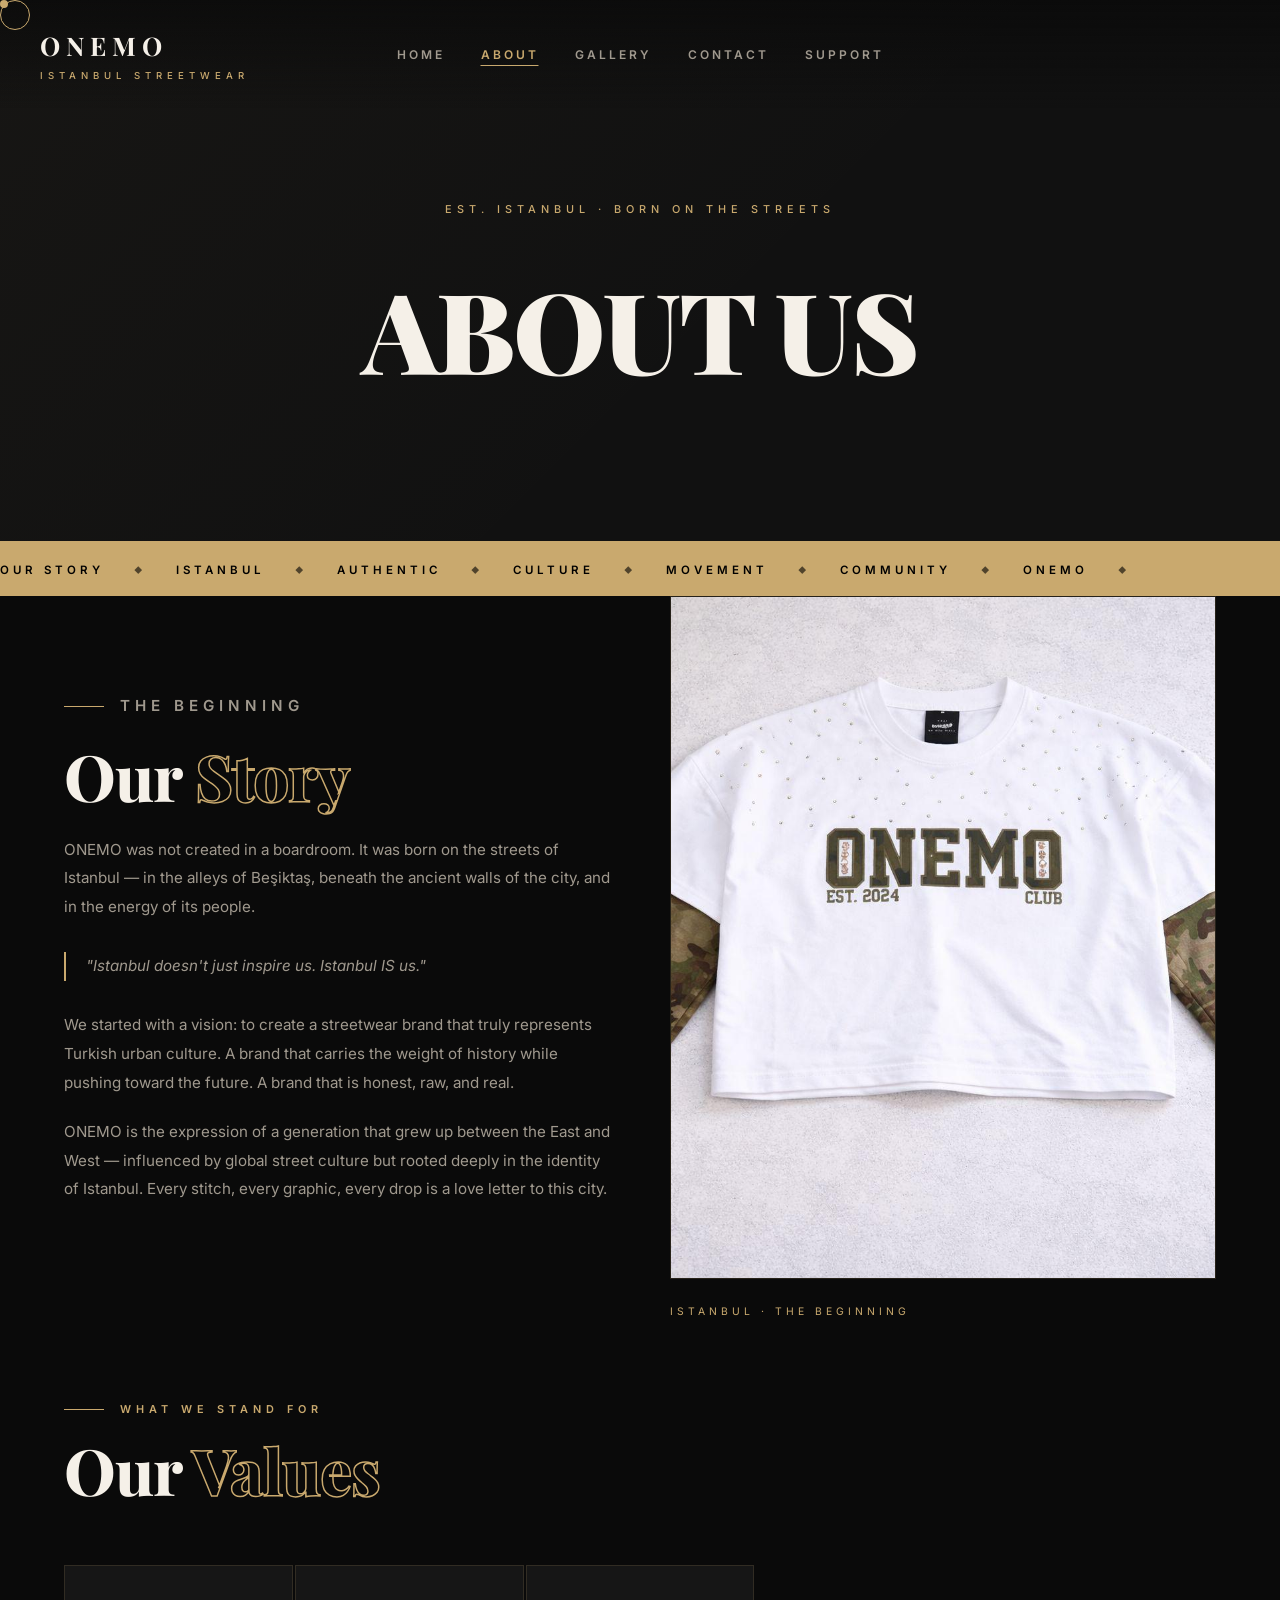
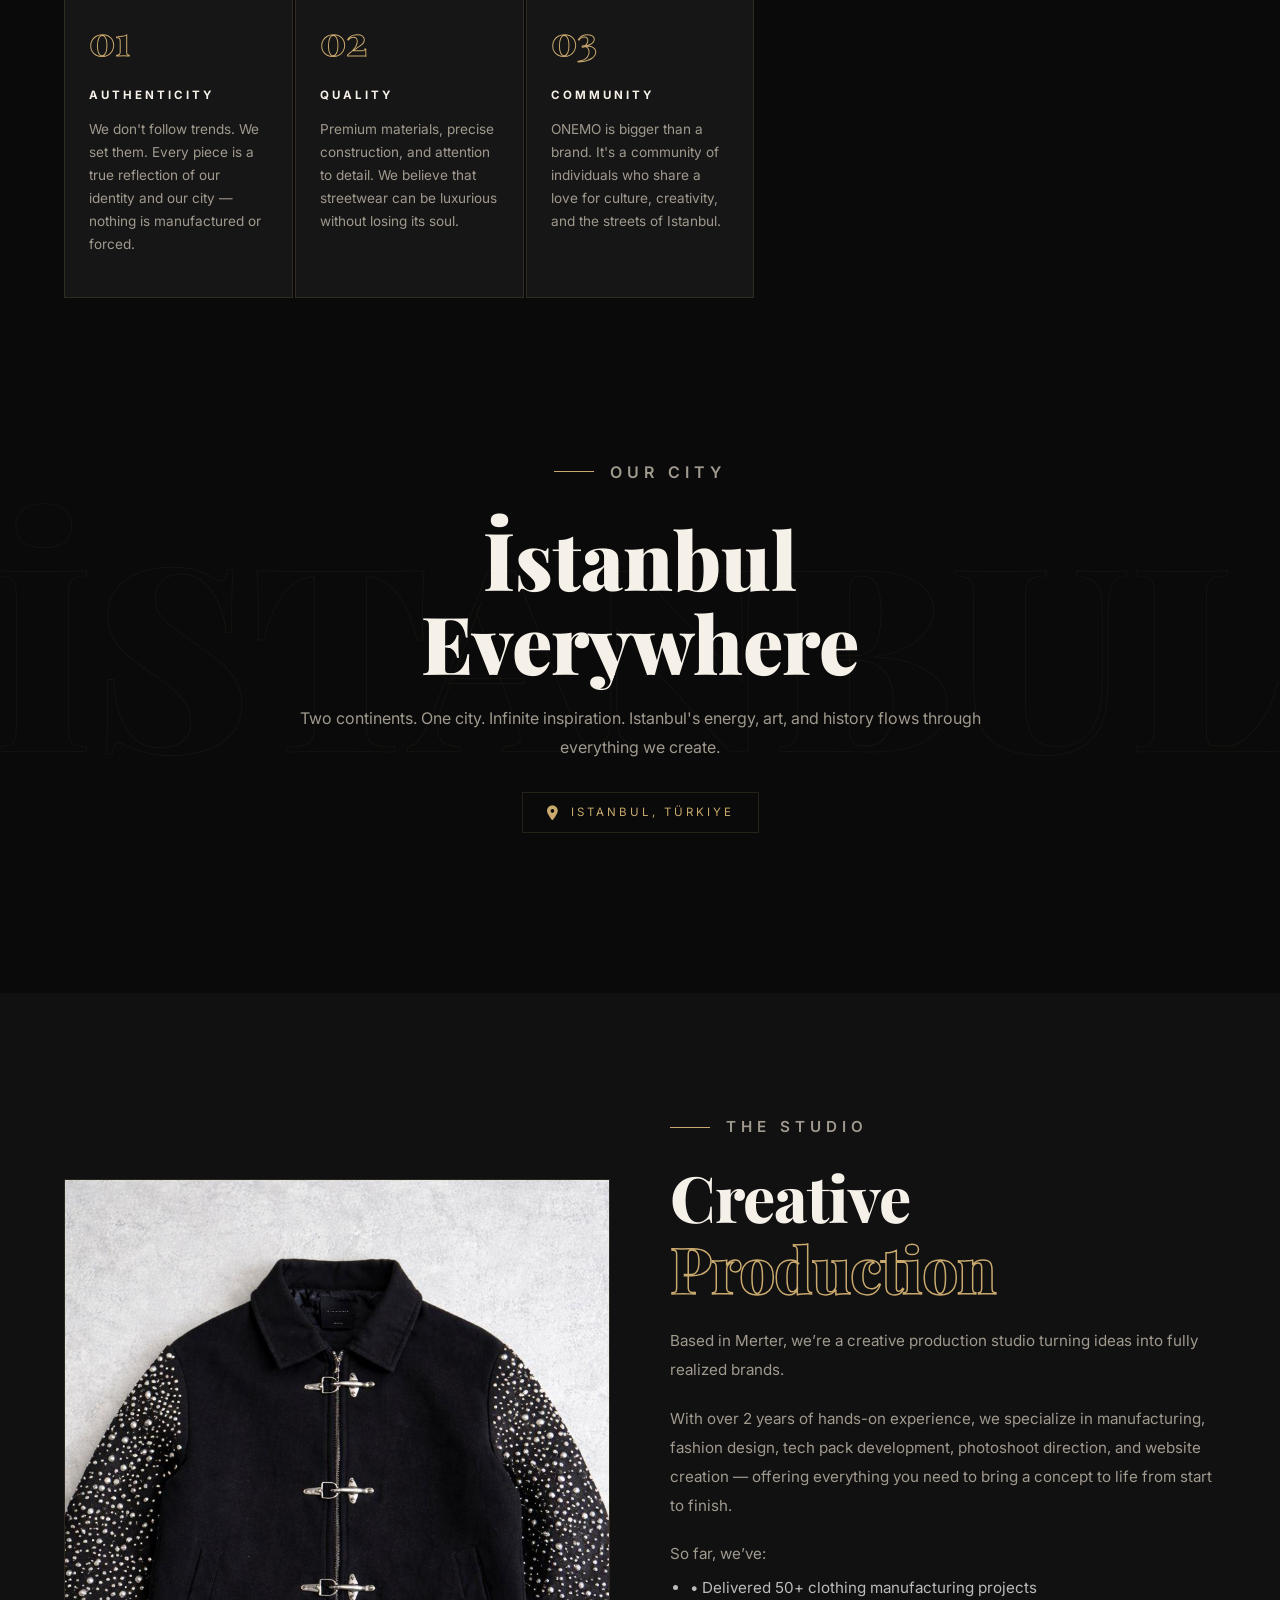
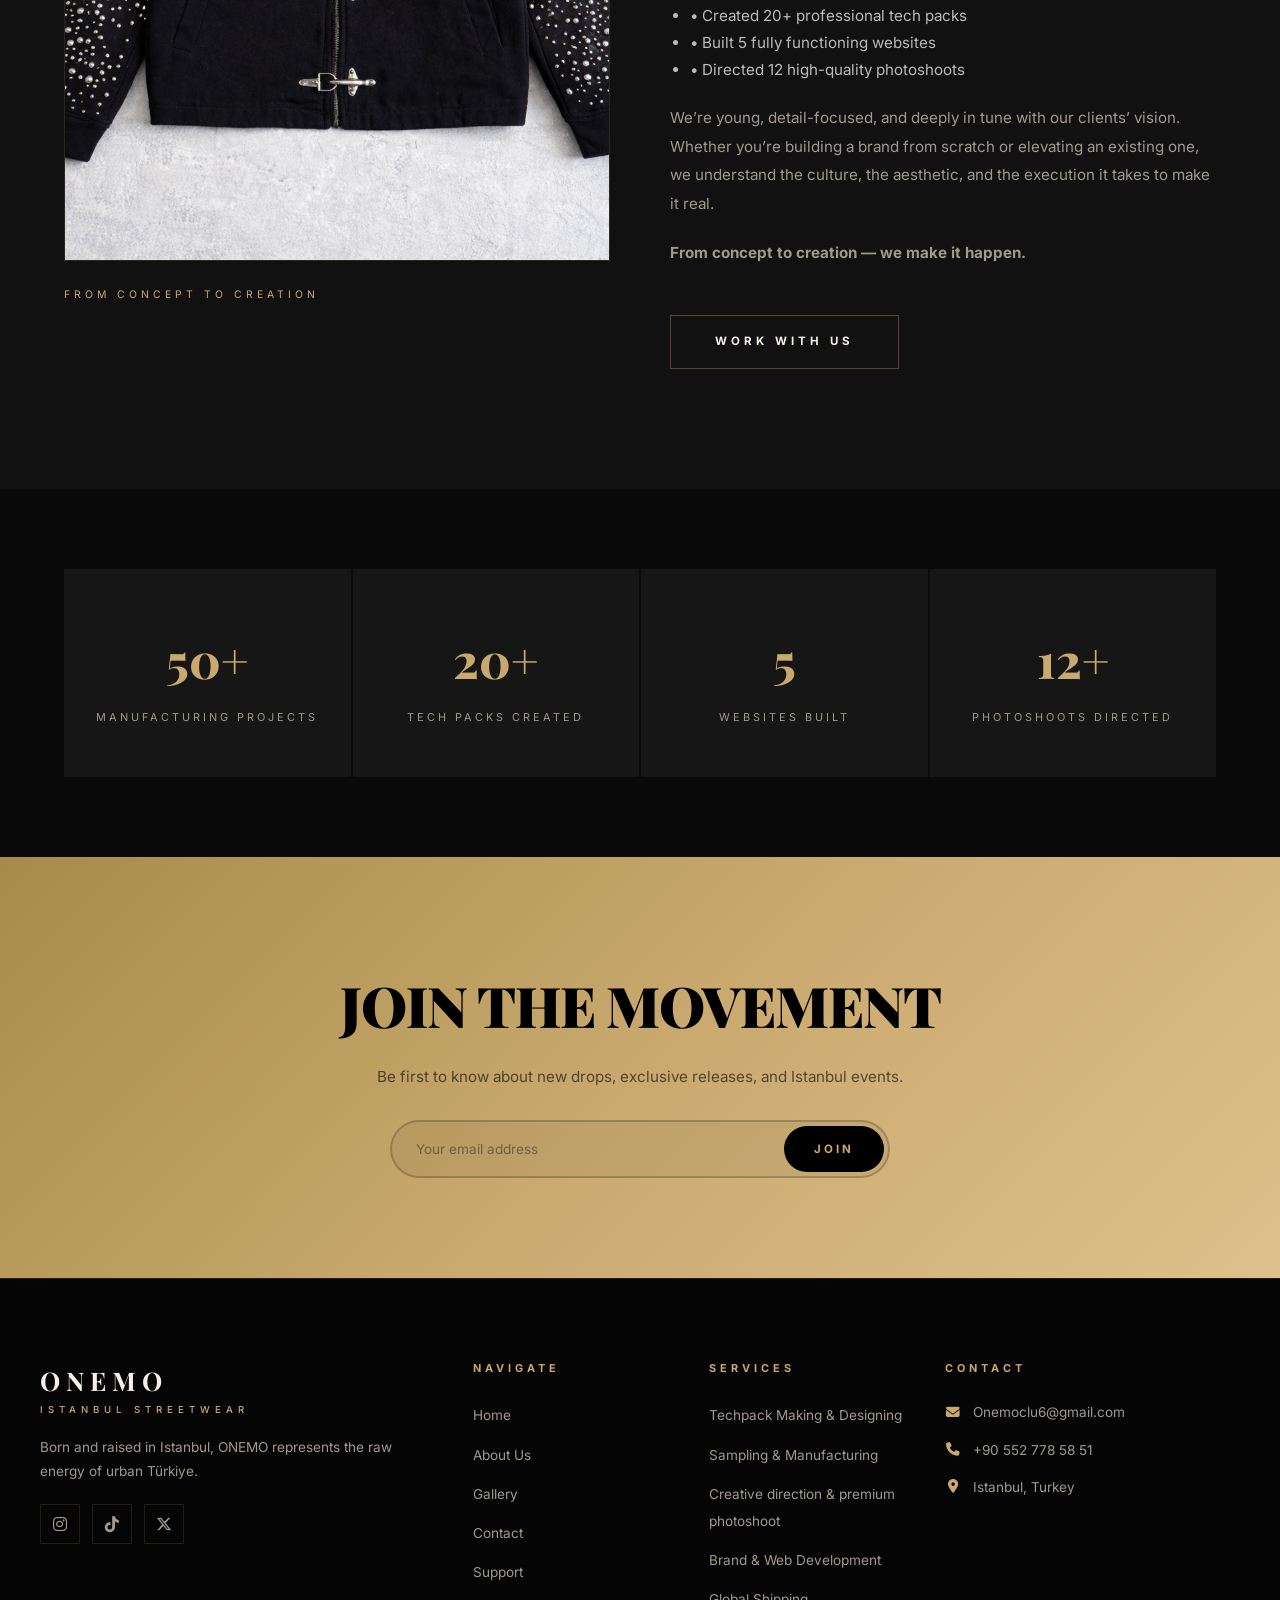
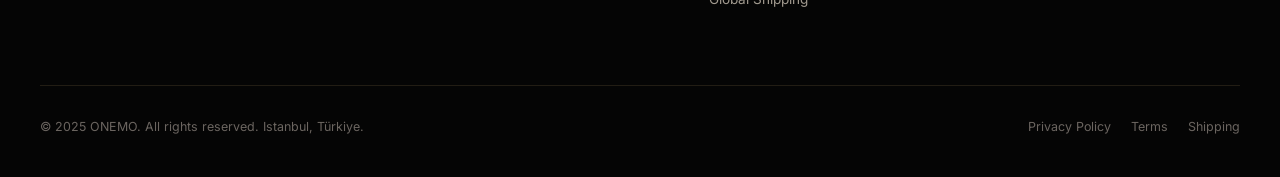
==== about.html @ b6f29792 "update frontend services and hero styles" ====
﻿<!DOCTYPE html>
<html lang="en">

<head>
    <meta charset="UTF-8">
    <meta name="viewport" content="width=device-width, initial-scale=1.0">
    <title>About Us | ONEMO Istanbul Streetwear</title>
    <meta name="description"
        content="The story of ONEMO – a streetwear brand born in Istanbul. Learn about our roots, values, and the team behind the movement.">
    <link rel="stylesheet" href="css/style.css">
    <link rel="stylesheet" href="https://cdnjs.cloudflare.com/ajax/libs/font-awesome/6.5.0/css/all.min.css">
    <link
        href="https://fonts.googleapis.com/css2?family=Playfair+Display:wght@400;700;800;900&family=Inter:wght@300;400;500;600;700&display=swap"
        rel="stylesheet">
</head>

<body>

    <!-- Custom Cursor -->
    <div class="cursor"></div>
    <div class="cursor-follower"></div>

    <!-- Navigation -->
    <nav class="navbar scrolled">
        <div class="nav-container">
            <a href="index.html" class="nav-logo">
                <span class="logo-main">ONEMO</span>
                <span class="logo-sub">Istanbul Streetwear</span>
            </a>
            <ul class="nav-links">
                <li><a href="index.html">Home</a></li>
                <li><a href="about.html" class="active">About</a></li>
                <li><a href="gallery.html">Gallery</a></li>
                <li><a href="contact.html">Contact</a></li>
                <li><a href="support.html">Support</a></li>
            </ul>
            <button class="hamburger" id="hamburger" aria-label="Menu">
                <span></span><span></span><span></span>
            </button>
        </div>
    </nav>

    <!-- Mobile Menu -->
    <div class="mobile-menu" id="mobileMenu">
        <a href="index.html">Home</a>
        <a href="about.html">About</a>
        <a href="gallery.html">Gallery</a>
        <a href="contact.html">Contact</a>
        <a href="support.html">Support</a>
    </div>

    <!-- PAGE HERO -->
    <section class="page-hero">
        <div class="page-hero-bg"></div>
        <div class="page-hero-content">
            <p class="page-hero-eyebrow">Est. Istanbul · Born on the Streets</p>
            <h1 class="page-hero-title">ABOUT US</h1>
        </div>
    </section>

    <!-- MARQUEE -->
    <div class="marquee-ticker">
        <div class="marquee-track">
            <span>OUR STORY</span><span class="dot">◆</span>
            <span>ISTANBUL</span><span class="dot">◆</span>
            <span>AUTHENTIC</span><span class="dot">◆</span>
            <span>CULTURE</span><span class="dot">◆</span>
            <span>MOVEMENT</span><span class="dot">◆</span>
            <span>COMMUNITY</span><span class="dot">◆</span>
            <span>ONEMO</span><span class="dot">◆</span>
        </div>
    </div>

    <!-- STORY SECTION -->
    <section class="about-story">
        <div class="section-container">
            <div class="about-story-grid">
                <div class="about-story-text">
                    <p class="section-eyebrow">The Beginning</p>
                    <h2 class="section-title reveal">Our <span class="outline-text">Story</span></h2>
                    <div class="reveal">
                        <p>ONEMO was not created in a boardroom. It was born on the streets of Istanbul — in the alleys
                            of Beşiktaş, beneath the ancient walls of the city, and in the energy of its people.</p>
                        <blockquote>
                            <p>"Istanbul doesn't just inspire us. Istanbul IS us."</p>
                        </blockquote>
                        <p>We started with a vision: to create a streetwear brand that truly represents Turkish urban
                            culture. A brand that carries the weight of history while pushing toward the future. A brand
                            that is honest, raw, and real.</p>
                        <p>ONEMO is the expression of a generation that grew up between the East and West — influenced
                            by global street culture but rooted deeply in the identity of Istanbul. Every stitch, every
                            graphic, every drop is a love letter to this city.</p>
                    </div>
                </div>
                <div class="about-story-img reveal-right">
                    <img src="GALLERY/PIC1.jpeg" alt="ONEMO Story">
                    <div class="about-story-img-caption">Istanbul · The Beginning</div>
                </div>
            </div>

            <!-- VALUES -->
            <div class="section-header reveal" style="margin-top: 80px;">
                <p class="section-eyebrow">What We Stand For</p>
                <h2 class="section-title">Our <span class="outline-text">Values</span></h2>
            </div>
            <div class="values-grid">
                <div class="value-card reveal">
                    <div class="value-number">01</div>
                    <div class="value-title">AUTHENTICITY</div>
                    <p class="value-text">We don't follow trends. We set them. Every piece is a true reflection of our
                        identity and our city — nothing is manufactured or forced.</p>
                </div>
                <div class="value-card reveal">
                    <div class="value-number">02</div>
                    <div class="value-title">QUALITY</div>
                    <p class="value-text">Premium materials, precise construction, and attention to detail. We believe
                        that streetwear can be luxurious without losing its soul.</p>
                </div>
                <div class="value-card reveal">
                    <div class="value-number">03</div>
                    <div class="value-title">COMMUNITY</div>
                    <p class="value-text">ONEMO is bigger than a brand. It's a community of individuals who share a
                        love for culture, creativity, and the streets of Istanbul.</p>
                </div>
            </div>
        </div>
    </section>

    <!-- ISTANBUL SECTION -->
    <section class="istanbul-section">
        <div class="istanbul-content reveal">
            <p class="section-eyebrow" style="justify-content:center;">Our City</p>
            <h2>İstanbul <br>Everywhere</h2>
            <p>Two continents. One city. Infinite inspiration. Istanbul's energy, art, and history flows through
                everything we create.</p>
            <div class="location-badge">
                <i class="fas fa-map-marker-alt"></i>
                Istanbul, Türkiye
            </div>
        </div>
    </section>

    <!-- SECOND STORY SECTION -->
    <section style="background: var(--dark); padding: 120px 40px;">
        <div class="section-container">
            <div class="about-story-grid">
                <div class="about-story-img reveal-left">
                    <img src="GALLERY/PIC 3.jpeg" alt="ONEMO Istanbul Culture">
                    <div class="about-story-img-caption">From Concept to Creation</div>
                </div>
                <div class="about-story-text">
                    <p class="section-eyebrow">The Studio</p>
                    <h2 class="section-title reveal">Creative<br><span class="outline-text">Production</span></h2>
                    <div class="reveal">
                        <p>Based in Merter, we’re a creative production studio turning ideas into fully realized brands.
                        </p>
                        <p>With over 2 years of hands-on experience, we specialize in manufacturing, fashion design,
                            tech pack development, photoshoot direction, and website creation — offering everything you
                            need to bring a concept to life from start to finish.</p>
                        <p style="margin-bottom: 5px;">So far, we’ve:</p>
                        <ul
                            style="margin-left: 20px; margin-bottom: 20px; color: var(--light-gray); font-size: 0.95rem; line-height: 1.8;">
                            <li>• Delivered 50+ clothing manufacturing projects</li>
                            <li>• Created 20+ professional tech packs</li>
                            <li>• Built 5 fully functioning websites</li>
                            <li>• Directed 12 high-quality photoshoots</li>
                        </ul>
                        <p>We’re young, detail-focused, and deeply in tune with our clients’ vision. Whether you’re
                            building a brand from scratch or elevating an existing one, we understand the culture, the
                            aesthetic, and the execution it takes to make it real.</p>
                        <p><strong>From concept to creation — we make it happen.</strong></p>
                        <br>
                        <a href="contact.html" class="btn-secondary" style="display:inline-flex;">Work With Us</a>
                    </div>
                </div>
            </div>
        </div>
    </section>

    <!-- STATS -->
    <section style="background: var(--black); padding: 80px 40px;">
        <div class="section-container">
            <div style="display:grid; grid-template-columns: repeat(4,1fr); gap: 2px; text-align:center;">
                <div style="background: var(--card-bg); padding: 50px 20px;" class="reveal">
                    <div class="stat-num" data-target="50" data-suffix="+">50+</div>
                    <div class="stat-label">Manufacturing Projects</div>
                </div>
                <div style="background: var(--card-bg); padding: 50px 20px;" class="reveal">
                    <div class="stat-num" data-target="20" data-suffix="+">20+</div>
                    <div class="stat-label">Tech Packs Created</div>
                </div>
                <div style="background: var(--card-bg); padding: 50px 20px;" class="reveal">
                    <div class="stat-num" data-target="5" data-suffix="">5</div>
                    <div class="stat-label">Websites Built</div>
                </div>
                <div style="background: var(--card-bg); padding: 50px 20px;" class="reveal">
                    <div class="stat-num" data-target="12" data-suffix="+">12+</div>
                    <div class="stat-label">Photoshoots Directed</div>
                </div>
            </div>
        </div>
    </section>

    <!-- NEWSLETTER -->
    <div class="newsletter-section">
        <div class="section-container">
            <h2>JOIN THE MOVEMENT</h2>
            <p>Be first to know about new drops, exclusive releases, and Istanbul events.</p>
            <form class="newsletter-form">
                <input type="email" placeholder="Your email address" required>
                <button type="submit">JOIN</button>
            </form>
        </div>
    </div>

    <!-- FOOTER -->
    <footer>
        <div class="footer-container">
            <div class="footer-top">
                <div class="footer-brand">
                    <div class="logo-main">ONEMO</div>
                    <div class="logo-sub">Istanbul Streetwear</div>
                    <p>Born and raised in Istanbul, ONEMO represents the raw energy of urban Türkiye.</p>
                    <div class="footer-socials">
                        <a href="https://instagram.com" class="social-link" target="_blank"><i
                                class="fab fa-instagram"></i></a>
                        <a href="https://tiktok.com" class="social-link" target="_blank"><i
                                class="fab fa-tiktok"></i></a>
                        <a href="https://twitter.com" class="social-link" target="_blank"><i
                                class="fab fa-x-twitter"></i></a>
                    </div>
                </div>
                <div class="footer-col">
                    <h4>Navigate</h4>
                    <ul>
                        <li><a href="index.html">Home</a></li>
                        <li><a href="about.html">About Us</a></li>
                        <li><a href="gallery.html">Gallery</a></li>
                        <li><a href="contact.html">Contact</a></li>
                        <li><a href="support.html">Support</a></li>
                    </ul>
                </div>
                <div class="footer-col">
                    <h4>Services</h4>
                    <ul>
                        <li><a href="contact.html">Techpack Making &amp; Designing</a></li>
                        <li><a href="contact.html">Sampling &amp; Manufacturing</a></li>
                        <li><a href="contact.html">Creative direction &amp; premium photoshoot</a></li>
                        <li><a href="contact.html">Brand &amp; Web Development</a></li>
                        <li><a href="contact.html">Global Shipping</a></li>
                    </ul>
                </div>
                <div class="footer-col">
                    <h4>Contact</h4>
                    <div class="footer-contact-item">
                        <i class="fas fa-envelope"></i>
                        <span>Onemoclu6@gmail.com</span>
                    </div>
                    <div class="footer-contact-item">
                        <i class="fas fa-phone"></i>
                        <span>+90 552 778 58 51</span>
                    </div>
                    <div class="footer-contact-item">
                        <i class="fas fa-map-marker-alt"></i>
                        <span>Istanbul, Turkey</span>
                    </div>
                </div>
            </div>
            <div class="footer-bottom">
                <p>© 2025 ONEMO. All rights reserved. Istanbul, Türkiye.</p>
                <div class="footer-bottom-links">
                    <a href="#">Privacy Policy</a>
                    <a href="#">Terms</a>
                    <a href="#">Shipping</a>
                </div>
            </div>
        </div>
    </footer>

    <script src="js/main.js"></script>
</body>

</html>
---- css/style.css ----
/* ═══════════════════════════════════════════════════════════
   ONEMO — ISTANBUL STREETWEAR
   Design System: Dark luxury with gold accents
   Streetwear brochure aesthetic
   ═══════════════════════════════════════════════════════════ */

@import url('https://fonts.googleapis.com/css2?family=Playfair+Display:ital,wght@0,400;0,700;0,800;0,900;1,400&family=Inter:wght@300;400;500;600;700&display=swap');

:root {
    --bg-primary: #0a0a0a;
    --bg-secondary: #111111;
    --bg-card: #161616;
    --bg-card-hover: #1c1c1c;
    --black: #0a0a0a;
    --dark: #111111;
    --card-bg: #161616;
    --white: #f5f0e8;
    --gold: #c9a96e;
    --gold-light: #dfc08a;
    --gold-dark: #a88b4a;
    --accent: #c9a96e;
    --accent-light: #dfc08a;
    --text-primary: #f5f0e8;
    --text-secondary: #a0998e;
    --text-muted: #6b6560;
    --gray: #888;
    --light-gray: #bbb;
    --border: rgba(201, 169, 110, 0.15);
    --border-hover: rgba(201, 169, 110, 0.35);
    --glass: rgba(22, 22, 22, 0.8);
    --glass-border: rgba(201, 169, 110, 0.1);
    --shadow: 0 8px 32px rgba(0, 0, 0, 0.4);
    --shadow-gold: 0 4px 20px rgba(201, 169, 110, 0.15);
    --radius: 0px;
    --radius-sm: 0px;
    --transition: 0.4s cubic-bezier(0.25, 0.46, 0.45, 0.94);
    --font-heading: 'Playfair Display', Georgia, serif;
    --font-body: 'Inter', -apple-system, sans-serif;
    --font-display: 'Playfair Display', Georgia, serif;
    --font-ui: 'Inter', sans-serif;
    --nav-height: 80px;
}

*,
*::before,
*::after {
    margin: 0;
    padding: 0;
    box-sizing: border-box;
}

html {
    scroll-behavior: smooth;
    scroll-padding-top: 80px;
}

body {
    font-family: var(--font-body);
    background: var(--bg-primary);
    color: var(--text-primary);
    line-height: 1.7;
    overflow-x: hidden;
    -webkit-font-smoothing: antialiased;
}

a {
    text-decoration: none;
}

.container,
.section-container {
    max-width: 1200px;
    margin: 0 auto;
    padding: 0 24px;
}

/* ═══════════════════════════════════════════════════════════
   CUSTOM CURSOR
   ═══════════════════════════════════════════════════════════ */
.cursor {
    width: 8px;
    height: 8px;
    background: var(--gold);
    border-radius: 50%;
    position: fixed;
    pointer-events: none;
    z-index: 9999;
    transition: transform 0.1s;
    display: none;
}

.cursor-follower {
    width: 30px;
    height: 30px;
    border: 1px solid var(--gold);
    border-radius: 50%;
    position: fixed;
    pointer-events: none;
    z-index: 9998;
    transition: transform 0.3s ease, opacity 0.3s;
    display: none;
}

@media (hover: hover) {

    .cursor,
    .cursor-follower {
        display: block;
    }

    body {
        cursor: none;
    }

    a,
    button {
        cursor: none;
    }
}

/* ═══════════════════════════════════════════════════════════
   NAVIGATION
   ═══════════════════════════════════════════════════════════ */
.navbar {
    position: fixed;
    top: 0;
    left: 0;
    right: 0;
    z-index: 1000;
    padding: 24px 40px;
    transition: all var(--transition);
    background: linear-gradient(to bottom, rgba(10, 10, 10, 0.8) 0%, rgba(10, 10, 10, 0.4) 50%, transparent 100%);
}

.navbar.scrolled {
    background: rgba(10, 10, 10, 0.95);
    backdrop-filter: blur(20px);
    -webkit-backdrop-filter: blur(20px);
    padding: 16px 40px;
    border-bottom: 1px solid var(--glass-border);
}

.nav-container {
    display: flex;
    align-items: center;
    justify-content: space-between;
    max-width: 1400px;
    margin: 0 auto;
    position: relative;
}

.nav-logo {
    display: flex;
    flex-direction: column;
    text-decoration: none;
}

.logo-main,
.logo-text {
    font-family: var(--font-heading);
    font-size: 1.6rem;
    font-weight: 700;
    color: var(--text-primary);
    letter-spacing: 6px;
    text-transform: uppercase;
}

.logo-sub {
    font-family: var(--font-ui);
    font-size: 0.6rem;
    color: var(--gold);
    letter-spacing: 5px;
    text-transform: uppercase;
    font-weight: 500;
}

.nav-links {
    display: flex;
    list-style: none;
    gap: 36px;
    position: absolute;
    left: 50%;
    transform: translateX(-50%);
}

.nav-links a {
    text-decoration: none;
    color: var(--text-secondary);
    font-family: var(--font-ui);
    font-size: 0.75rem;
    font-weight: 600;
    transition: var(--transition);
    letter-spacing: 3px;
    text-transform: uppercase;
    position: relative;
}

.nav-links a::after {
    content: '';
    position: absolute;
    bottom: -4px;
    left: 0;
    width: 0;
    height: 1px;
    background: var(--gold);
    transition: width var(--transition);
}

.nav-links a:hover,
.nav-links a.active {
    color: var(--gold);
}

.nav-links a:hover::after,
.nav-links a.active::after {
    width: 100%;
}

.nav-actions {
    display: flex;
    gap: 16px;
}

.nav-icon-btn {
    background: none;
    border: none;
    color: var(--text-secondary);
    font-size: 1rem;
    cursor: pointer;
    transition: var(--transition);
    padding: 8px;
}

.nav-icon-btn:hover {
    color: var(--gold);
}

/* Hamburger */
.hamburger {
    display: none;
    flex-direction: column;
    gap: 5px;
    background: none;
    border: none;
    cursor: pointer;
    padding: 8px;
}

.hamburger span {
    width: 24px;
    height: 2px;
    background: var(--text-primary);
    transition: var(--transition);
}

.hamburger.active span:nth-child(1) {
    transform: rotate(45deg) translateY(5px);
}

.hamburger.active span:nth-child(2) {
    opacity: 0;
}

.hamburger.active span:nth-child(3) {
    transform: rotate(-45deg) translateY(-5px);
}

/* Mobile Menu */
.mobile-menu {
    position: fixed;
    top: 0;
    left: 0;
    right: 0;
    bottom: 0;
    background: rgba(10, 10, 10, 0.98);
    z-index: 999;
    display: flex;
    flex-direction: column;
    align-items: center;
    justify-content: center;
    gap: 30px;
    opacity: 0;
    pointer-events: none;
    transition: opacity 0.4s ease;
}

.mobile-menu.active {
    opacity: 1;
    pointer-events: all;
}

.mobile-menu a {
    color: var(--text-primary);
    text-decoration: none;
    font-family: var(--font-heading);
    font-size: 2rem;
    letter-spacing: 6px;
    text-transform: uppercase;
    transition: var(--transition);
}

.mobile-menu a:hover {
    color: var(--gold);
}

/* ═══════════════════════════════════════════════════════════
   HERO — Full Bleed Streetwear
   ═══════════════════════════════════════════════════════════ */
.hero {
    position: relative;
    height: 100vh;
    min-height: 700px;
    display: flex;
    align-items: center;
    justify-content: center;
    overflow: hidden;
}

.hero-bg {
    position: absolute;
    inset: 0;
    z-index: 0;
}

.hero-bg img {
    width: 100%;
    height: 100%;
    object-fit: cover;
    object-position: center;
}

.hero-overlay {
    position: absolute;
    inset: 0;
    background: linear-gradient(180deg,
            rgba(10, 10, 10, 0.5) 0%,
            rgba(10, 10, 10, 0.4) 40%,
            rgba(10, 10, 10, 0.6) 70%,
            rgba(10, 10, 10, 0.95) 100%);
    z-index: 1;
}

.hero-content {
    position: relative;
    z-index: 2;
    text-align: center;
    padding: 0 20px;
}

.hero-eyebrow {
    font-family: var(--font-ui);
    font-size: 0.75rem;
    letter-spacing: 6px;
    text-transform: uppercase;
    color: var(--gold);
    margin-bottom: 20px;
    font-weight: 800;
    text-shadow: 0 2px 4px rgba(0, 0, 0, 0.9), 0 8px 16px rgba(0, 0, 0, 0.9);
}

.hero-title {
    font-family: var(--font-heading);
    font-size: clamp(5rem, 14vw, 12rem);
    font-weight: 900;
    line-height: 0.9;
    letter-spacing: -2px;
    margin-bottom: 24px;
    text-shadow: 0 8px 32px rgba(0, 0, 0, 0.6);
}

.hero-title-white {
    color: var(--white);
}

.hero-title-gold {
    -webkit-text-stroke: 2px var(--gold);
    color: transparent;
}

.hero-sub {
    font-family: var(--font-ui);
    font-size: 0.8rem;
    letter-spacing: 6px;
    text-transform: uppercase;
    color: var(--text-primary);
    margin-bottom: 40px;
    font-weight: 800;
    text-shadow: 0 2px 4px rgba(0, 0, 0, 0.9), 0 8px 16px rgba(0, 0, 0, 0.9);
}

.hero-buttons {
    display: flex;
    gap: 16px;
    justify-content: center;
    flex-wrap: wrap;
}

.hero-scroll-indicator {
    position: absolute;
    bottom: 30px;
    left: 50%;
    transform: translateX(-50%);
    z-index: 2;
}

.scroll-line {
    width: 1px;
    height: 50px;
    background: linear-gradient(to bottom, var(--gold), transparent);
    animation: scrollPulse 2s ease-in-out infinite;
}

@keyframes scrollPulse {

    0%,
    100% {
        opacity: 0.3;
        transform: scaleY(0.6);
    }

    50% {
        opacity: 1;
        transform: scaleY(1);
    }
}

/* ═══════════════════════════════════════════════════════════
   BUTTONS
   ═══════════════════════════════════════════════════════════ */
.btn-primary {
    display: inline-flex;
    align-items: center;
    justify-content: center;
    padding: 16px 44px;
    background: var(--gold);
    color: #000;
    text-decoration: none;
    font-family: var(--font-ui);
    font-size: 0.72rem;
    font-weight: 700;
    letter-spacing: 4px;
    text-transform: uppercase;
    transition: var(--transition);
    position: relative;
    overflow: hidden;
    border: none;
    cursor: pointer;
}

.btn-primary::before {
    content: '';
    position: absolute;
    inset: 0;
    background: #000;
    transform: scaleX(0);
    transform-origin: right;
    transition: transform var(--transition);
}

.btn-primary:hover::before {
    transform: scaleX(1);
    transform-origin: left;
}

.btn-primary span {
    position: relative;
    z-index: 1;
}

.btn-primary:hover span {
    color: var(--gold);
}

.btn-primary:hover {
    transform: translateY(-2px);
    box-shadow: var(--shadow-gold);
}

.btn-secondary {
    display: inline-flex;
    align-items: center;
    justify-content: center;
    padding: 16px 44px;
    background: transparent;
    color: var(--white);
    text-decoration: none;
    font-family: var(--font-ui);
    font-size: 0.72rem;
    font-weight: 700;
    letter-spacing: 4px;
    text-transform: uppercase;
    border: 1px solid var(--border-hover);
    transition: var(--transition);
    cursor: pointer;
}

.btn-secondary:hover {
    border-color: var(--gold);
    color: var(--gold);
    transform: translateY(-2px);
}

/* ═══════════════════════════════════════════════════════════
   MARQUEE TICKER
   ═══════════════════════════════════════════════════════════ */
.marquee-ticker {
    background: var(--gold);
    padding: 14px 0;
    overflow: hidden;
    white-space: nowrap;
}

.marquee-track {
    display: inline-flex;
    align-items: center;
    gap: 30px;
    animation: marqueeScroll 25s linear infinite;
}

.marquee-track span {
    font-family: var(--font-ui);
    font-size: 0.72rem;
    font-weight: 600;
    letter-spacing: 4px;
    text-transform: uppercase;
    color: #000;
    flex-shrink: 0;
}

.marquee-track .dot {
    font-size: 0.5rem;
    opacity: 0.6;
}

@keyframes marqueeScroll {
    0% {
        transform: translateX(0);
    }

    100% {
        transform: translateX(-50%);
    }
}

/* ═══════════════════════════════════════════════════════════
   SECTIONS — General
   ═══════════════════════════════════════════════════════════ */
.section {
    padding: 120px 0;
}

.section-eyebrow {
    color: var(--gold);
    font-family: var(--font-ui);
    font-size: 0.68rem;
    letter-spacing: 5px;
    text-transform: uppercase;
    margin-bottom: 16px;
    display: flex;
    align-items: center;
    gap: 16px;
    font-weight: 600;
}

.section-eyebrow::before {
    content: '';
    width: 40px;
    height: 1px;
    background: var(--gold);
}

.section-title {
    font-family: var(--font-heading);
    font-size: clamp(2.5rem, 6vw, 4rem);
    font-weight: 800;
    margin-bottom: 24px;
    letter-spacing: -1px;
    line-height: 1.1;
}

.outline-text,
.outline {
    -webkit-text-stroke: 1.5px var(--gold);
    color: transparent;
}

.section-header {
    margin-bottom: 60px;
}

/* ═══════════════════════════════════════════════════════════
   LOOKBOOK — Brochure Grid
   ═══════════════════════════════════════════════════════════ */
.lookbook-section {
    background: var(--black);
    padding: 100px 0 0 0;
}

.lookbook-section .section-container {
    padding-bottom: 40px;
}

.lookbook-grid {
    display: grid;
    grid-template-columns: 1fr 1fr;
    gap: 4px;
}

.lookbook-item {
    position: relative;
    overflow: hidden;
    min-height: 500px;
    cursor: pointer;
}

.lookbook-item.lookbook-tall {
    grid-row: span 2;
    min-height: 100%;
}

.lookbook-item.lookbook-wide {
    grid-column: span 2;
    min-height: 400px;
}

.lookbook-item img {
    width: 100%;
    height: 100%;
    object-fit: cover;
    transition: transform 0.8s cubic-bezier(0.4, 0, 0.2, 1);
}

.lookbook-item:hover img {
    transform: scale(1.06);
}

.lookbook-caption {
    position: absolute;
    bottom: 0;
    left: 0;
    right: 0;
    padding: 30px;
    background: linear-gradient(to top, rgba(0, 0, 0, 0.85) 0%, transparent 100%);
    transform: translateY(20px);
    opacity: 0;
    transition: all 0.5s ease;
}

.lookbook-item:hover .lookbook-caption {
    transform: translateY(0);
    opacity: 1;
}

.lookbook-tag {
    display: inline-block;
    background: var(--gold);
    color: #000;
    font-family: var(--font-ui);
    font-size: 0.6rem;
    font-weight: 700;
    letter-spacing: 3px;
    text-transform: uppercase;
    padding: 4px 12px;
    margin-bottom: 10px;
}

.lookbook-caption h3 {
    font-family: var(--font-heading);
    font-size: 1.4rem;
    font-weight: 700;
    color: var(--white);
    margin-bottom: 4px;
}

.lookbook-caption p {
    font-family: var(--font-ui);
    font-size: 0.7rem;
    color: var(--text-secondary);
    letter-spacing: 2px;
    text-transform: uppercase;
}

/* ═══════════════════════════════════════════════════════════
   ISTANBUL / BOSPHORUS SECTION
   ═══════════════════════════════════════════════════════════ */
.istanbul-section {
    position: relative;
    padding: 160px 40px;
    background: var(--black);
    text-align: center;
    overflow: hidden;
}

.istanbul-section::before {
    content: 'İSTANBUL';
    position: absolute;
    top: 50%;
    left: 50%;
    transform: translate(-50%, -50%);
    font-family: var(--font-heading);
    font-size: clamp(6rem, 20vw, 18rem);
    font-weight: 900;
    -webkit-text-stroke: 1px rgba(201, 169, 110, 0.06);
    color: transparent;
    white-space: nowrap;
    pointer-events: none;
    z-index: 0;
}

.istanbul-content {
    position: relative;
    z-index: 1;
    max-width: 700px;
    margin: 0 auto;
}

.istanbul-content h2 {
    font-family: var(--font-heading);
    font-size: clamp(3rem, 8vw, 5rem);
    font-weight: 900;
    margin-bottom: 20px;
    line-height: 1.05;
}

.istanbul-content>p {
    color: var(--text-secondary);
    font-size: 1rem;
    line-height: 1.8;
    margin-bottom: 30px;
}

.location-badge {
    display: inline-flex;
    align-items: center;
    gap: 10px;
    border: 1px solid var(--border);
    padding: 10px 24px;
    font-family: var(--font-ui);
    font-size: 0.72rem;
    letter-spacing: 3px;
    text-transform: uppercase;
    color: var(--gold);
}

.location-badge i {
    font-size: 0.9rem;
}

/* ═══════════════════════════════════════════════════════════
   PAGE HERO — Sub pages
   ═══════════════════════════════════════════════════════════ */
.page-hero,
.sub-hero {
    position: relative;
    padding: 200px 0 100px;
    background: var(--bg-secondary);
    text-align: center;
    overflow: hidden;
}

.page-hero-bg {
    position: absolute;
    inset: 0;
    background: linear-gradient(135deg, rgba(201, 169, 110, 0.03) 0%, transparent 60%);
}

.page-hero-content {
    position: relative;
    z-index: 1;
}

.page-hero-eyebrow {
    font-family: var(--font-ui);
    font-size: 0.68rem;
    letter-spacing: 5px;
    text-transform: uppercase;
    color: var(--gold);
    margin-bottom: 16px;
    font-weight: 500;
}

.page-hero-title,
.hero-title-page {
    font-family: var(--font-heading);
    font-size: clamp(3rem, 10vw, 7rem);
    font-weight: 900;
    margin-bottom: 16px;
    letter-spacing: -2px;
}

/* ═══════════════════════════════════════════════════════════
   GRID LAYOUTS
   ═══════════════════════════════════════════════════════════ */
.about-story-grid,
.about-grid,
.contact-grid {
    display: grid;
    grid-template-columns: 1fr 1fr;
    gap: 60px;
    align-items: center;
}

.about-story-text p {
    color: var(--text-secondary);
    line-height: 1.9;
    margin-bottom: 20px;
    font-size: 0.95rem;
}

.about-story-text blockquote {
    border-left: 2px solid var(--gold);
    padding-left: 20px;
    margin: 30px 0;
    font-style: italic;
    color: var(--gold-light);
    font-size: 1.05rem;
}

.about-story-img {
    position: relative;
}

.about-story-img img {
    width: 100%;
    aspect-ratio: 4/5;
    object-fit: cover;
    border: 1px solid var(--border);
}

.about-story-img-caption {
    font-family: var(--font-ui);
    font-size: 0.65rem;
    letter-spacing: 4px;
    text-transform: uppercase;
    color: var(--gold);
    margin-top: 16px;
}

/* Gallery Grids */
.gallery-grid,
.portfolio-grid {
    display: grid;
    grid-template-columns: repeat(2, 1fr);
    gap: 32px;
}

.gallery-img-wrap,
.portfolio-img-wrap,
.img-frame {
    position: relative;
    aspect-ratio: 4/5;
    overflow: hidden;
    border: 1px solid var(--border);
}

.gallery-img-wrap img,
.portfolio-img-wrap img,
.img-frame img {
    width: 100%;
    height: 100%;
    object-fit: cover;
    transition: transform 0.6s ease;
}

.gallery-img-wrap:hover img {
    transform: scale(1.05);
}

/* Values / Service Cards */
.values-grid {
    display: grid;
    grid-template-columns: repeat(5, 1fr);
    gap: 2px;
}

.value-card {
    background: var(--card-bg);
    padding: 40px 24px;
    border: 1px solid var(--border);
    transition: var(--transition);
    position: relative;
}

.value-card:hover {
    border-color: var(--border-hover);
    transform: translateY(-4px);
}

.value-icon {
    font-size: 1.5rem;
    color: var(--gold);
    margin-bottom: 16px;
}

.value-number {
    font-family: var(--font-heading);
    font-size: 2.5rem;
    font-weight: 800;
    -webkit-text-stroke: 1px var(--gold);
    color: transparent;
    margin-bottom: 12px;
}

.value-title {
    font-family: var(--font-ui);
    font-size: 0.72rem;
    font-weight: 700;
    letter-spacing: 3px;
    color: var(--text-primary);
    margin-bottom: 12px;
}

.value-text {
    font-size: 0.85rem;
    color: var(--text-secondary);
    line-height: 1.7;
}

/* ═══════════════════════════════════════════════════════════
   MANUFACTURING SECTION
   ═══════════════════════════════════════════════════════════ */
.manufacturing-section {
    background: var(--dark);
    padding: 120px 40px;
}

/* ═══════════════════════════════════════════════════════════
   STATS SECTION
   ═══════════════════════════════════════════════════════════ */
.stats-section {
    background: var(--black);
    padding: 80px 40px;
}

.stats-grid {
    display: grid;
    grid-template-columns: repeat(4, 1fr);
    gap: 2px;
}

.stat-card {
    background: var(--card-bg);
    padding: 50px 20px;
    text-align: center;
    border: 1px solid var(--border);
    transition: var(--transition);
}

.stat-card:hover {
    border-color: var(--border-hover);
}

.stat-num {
    font-family: var(--font-heading);
    font-size: clamp(2rem, 4vw, 3rem);
    font-weight: 800;
    color: var(--gold);
    margin-bottom: 8px;
}

.stat-label {
    font-family: var(--font-ui);
    font-size: 0.68rem;
    letter-spacing: 3px;
    text-transform: uppercase;
    color: var(--text-secondary);
}

/* ═══════════════════════════════════════════════════════════
   NEWSLETTER
   ═══════════════════════════════════════════════════════════ */
.newsletter-section {
    background: linear-gradient(135deg, var(--gold-dark) 0%, var(--gold) 50%, var(--gold-light) 100%);
    padding: 100px 40px;
    text-align: center;
}

.newsletter-section h2 {
    font-family: var(--font-heading);
    font-size: clamp(2rem, 5vw, 3.5rem);
    font-weight: 900;
    color: #000;
    margin-bottom: 12px;
    letter-spacing: -1px;
}

.newsletter-section p {
    color: rgba(0, 0, 0, 0.6);
    font-size: 0.95rem;
    margin-bottom: 30px;
}

.newsletter-form {
    display: flex;
    max-width: 500px;
    margin: 0 auto;
    border: 2px solid rgba(0, 0, 0, 0.2);
    overflow: hidden;
    border-radius: 50px;
    background: rgba(0, 0, 0, 0.05);
}

.newsletter-form input {
    flex: 1;
    padding: 16px 24px;
    border: none;
    background: transparent;
    color: #000;
    font-family: var(--font-ui);
    font-size: 0.85rem;
    outline: none;
}

.newsletter-form input::placeholder {
    color: rgba(0, 0, 0, 0.4);
}

.newsletter-form button {
    padding: 16px 30px;
    background: #000;
    color: var(--gold);
    border: none;
    font-family: var(--font-ui);
    font-size: 0.72rem;
    font-weight: 700;
    letter-spacing: 3px;
    text-transform: uppercase;
    cursor: pointer;
    transition: var(--transition);
    border-radius: 50px;
    margin: 4px;
}

.newsletter-form button:hover {
    background: var(--dark);
}

/* ═══════════════════════════════════════════════════════════
   FOOTER
   ═══════════════════════════════════════════════════════════ */
footer {
    padding: 80px 40px 40px;
    background: #050505;
    border-top: 1px solid var(--border);
}

.footer-container {
    max-width: 1200px;
    margin: 0 auto;
}

.footer-top {
    display: grid;
    grid-template-columns: 2fr 1fr 1fr 1.5fr;
    gap: 40px;
    margin-bottom: 60px;
}

.footer-brand p {
    color: var(--text-secondary);
    font-size: 0.85rem;
    line-height: 1.8;
    margin-top: 16px;
    margin-bottom: 20px;
}

.footer-socials {
    display: flex;
    gap: 12px;
}

.social-link {
    width: 40px;
    height: 40px;
    border: 1px solid var(--border);
    display: flex;
    align-items: center;
    justify-content: center;
    color: var(--text-secondary);
    text-decoration: none;
    transition: var(--transition);
}

.social-link:hover {
    border-color: var(--gold);
    color: var(--gold);
    background: rgba(201, 169, 110, 0.06);
}

footer h4 {
    font-family: var(--font-ui);
    font-size: 0.68rem;
    font-weight: 700;
    letter-spacing: 4px;
    text-transform: uppercase;
    color: var(--gold);
    margin-bottom: 24px;
}

footer ul {
    list-style: none;
}

footer ul li {
    margin-bottom: 12px;
}

footer ul li a {
    color: var(--text-secondary);
    text-decoration: none;
    font-size: 0.85rem;
    transition: var(--transition);
}

footer ul li a:hover {
    color: var(--gold);
}

.footer-contact-item {
    display: flex;
    align-items: center;
    gap: 12px;
    margin-bottom: 14px;
    color: var(--text-secondary);
    font-size: 0.85rem;
}

.footer-contact-item i {
    color: var(--gold);
    font-size: 0.85rem;
    width: 16px;
    text-align: center;
}

.footer-contact-item a {
    color: var(--text-secondary);
    text-decoration: none;
    transition: var(--transition);
}

.footer-contact-item a:hover {
    color: var(--gold);
}

.footer-bottom {
    border-top: 1px solid var(--border);
    padding-top: 30px;
    display: flex;
    justify-content: space-between;
    align-items: center;
}

.footer-bottom p {
    color: var(--text-muted);
    font-size: 0.78rem;
}

.footer-bottom-links {
    display: flex;
    gap: 20px;
}

.footer-bottom-links a {
    color: var(--text-muted);
    text-decoration: none;
    font-size: 0.78rem;
    transition: var(--transition);
}

.footer-bottom-links a:hover {
    color: var(--gold);
}

/* ═══════════════════════════════════════════════════════════
   ANIMATIONS — Reveal on Scroll
   ═══════════════════════════════════════════════════════════ */
.reveal {
    opacity: 0;
    transform: translateY(40px);
    transition: opacity 0.8s ease, transform 0.8s ease;
}

.reveal.active {
    opacity: 1;
    transform: translateY(0);
}

.reveal-left {
    opacity: 0;
    transform: translateX(-40px);
    transition: opacity 0.8s ease, transform 0.8s ease;
}

.reveal-left.active {
    opacity: 1;
    transform: translateX(0);
}

.reveal-right {
    opacity: 0;
    transform: translateX(40px);
    transition: opacity 0.8s ease, transform 0.8s ease;
}

.reveal-right.active {
    opacity: 1;
    transform: translateX(0);
}

.scroll-reveal {
    opacity: 0;
    transform: translateY(30px);
    transition: 0.8s ease;
}

.scroll-reveal.active {
    opacity: 1;
    transform: translateY(0);
}

/* ═══════════════════════════════════════════════════════════
   LIGHTBOX
   ═══════════════════════════════════════════════════════════ */
.lightbox {
    position: fixed;
    inset: 0;
    background: rgba(0, 0, 0, 0.95);
    z-index: 2000;
    display: flex;
    align-items: center;
    justify-content: center;
    opacity: 0;
    pointer-events: none;
    transition: opacity 0.4s ease;
}

.lightbox.open {
    opacity: 1;
    pointer-events: all;
}

.lightbox-img {
    max-width: 90vw;
    max-height: 90vh;
    object-fit: contain;
}

.lightbox-close {
    position: absolute;
    top: 30px;
    right: 30px;
    background: none;
    border: 1px solid var(--border);
    color: var(--white);
    width: 50px;
    height: 50px;
    font-size: 1.2rem;
    cursor: pointer;
    transition: var(--transition);
    display: flex;
    align-items: center;
    justify-content: center;
}

.lightbox-close:hover {
    border-color: var(--gold);
    color: var(--gold);
}

/* ═══════════════════════════════════════════════════════════
   TOAST
   ═══════════════════════════════════════════════════════════ */
.toast-alert {
    position: fixed;
    bottom: 30px;
    right: 30px;
    background: var(--gold);
    color: #000;
    padding: 14px 24px;
    font-family: var(--font-ui);
    font-size: 0.8rem;
    font-weight: 600;
    letter-spacing: 1px;
    z-index: 3000;
    animation: toastSlide 0.4s ease;
}

@keyframes toastSlide {
    from {
        transform: translateY(20px);
        opacity: 0;
    }

    to {
        transform: translateY(0);
        opacity: 1;
    }
}

/* ═══════════════════════════════════════════════════════════
   RESPONSIVE
   ═══════════════════════════════════════════════════════════ */
@media (max-width: 1024px) {
    .values-grid {
        grid-template-columns: repeat(2, 1fr);
    }

    .stats-grid {
        grid-template-columns: repeat(2, 1fr);
    }

    .lookbook-grid {
        grid-template-columns: 1fr;
    }

    .lookbook-item.lookbook-tall {
        grid-row: span 1;
    }

    .lookbook-item.lookbook-wide {
        grid-column: span 1;
    }

    .lookbook-item {
        min-height: 400px;
    }
}

@media (max-width: 768px) {
    .nav-links {
        display: none;
    }

    .nav-actions {
        display: none;
    }

    .hamburger {
        display: flex;
    }

    .navbar {
        padding: 16px 20px;
    }

    .navbar.scrolled {
        padding: 12px 20px;
    }

    .about-story-grid,
    .about-grid,
    .contact-grid {
        grid-template-columns: 1fr;
        gap: 40px;
    }

    .footer-top {
        grid-template-columns: 1fr;
        gap: 30px;
    }

    .footer-bottom {
        flex-direction: column;
        gap: 16px;
        text-align: center;
    }

    .values-grid {
        grid-template-columns: 1fr;
    }

    .stats-grid {
        grid-template-columns: repeat(2, 1fr);
    }

    .hero-title {
        font-size: clamp(4rem, 16vw, 8rem);
    }

    .newsletter-section {
        padding: 80px 20px;
    }

    .manufacturing-section {
        padding: 80px 20px;
    }

    .istanbul-section {
        padding: 100px 20px;
    }

    .hero-buttons {
        flex-direction: column;
        align-items: center;
    }

    .btn-primary,
    .btn-secondary {
        width: 100%;
        max-width: 280px;
        justify-content: center;
    }

    .lookbook-caption {
        opacity: 1;
        transform: translateY(0);
    }
}

@media (max-width: 480px) {
    .stats-grid {
        grid-template-columns: 1fr;
    }

    .hero-title {
        font-size: clamp(3.5rem, 18vw, 6rem);
    }

    .page-hero-title {
        font-size: clamp(2.5rem, 12vw, 4rem);
    }
}

/* ═══════════════════════════════════════
   CUSTOM FORM ALERTS
   ═══════════════════════════════════════ */
.form-alert {
    margin-top: 12px;
    padding: 0;
    max-height: 0;
    overflow: hidden;
    transition: all 0.4s ease;
    font-family: var(--font-ui);
    font-size: 0.8rem;
    letter-spacing: 1px;
    text-align: center;
    border-radius: 0;
}

.form-alert.show {
    padding: 14px 20px;
    max-height: 80px;
}

.form-alert.error {
    background: rgba(220, 53, 69, 0.15);
    color: #ff6b7a;
    border: 1px solid rgba(220, 53, 69, 0.3);
}

.form-alert.success {
    background: rgba(196, 164, 105, 0.15);
    color: var(--gold);
    border: 1px solid rgba(196, 164, 105, 0.3);
}
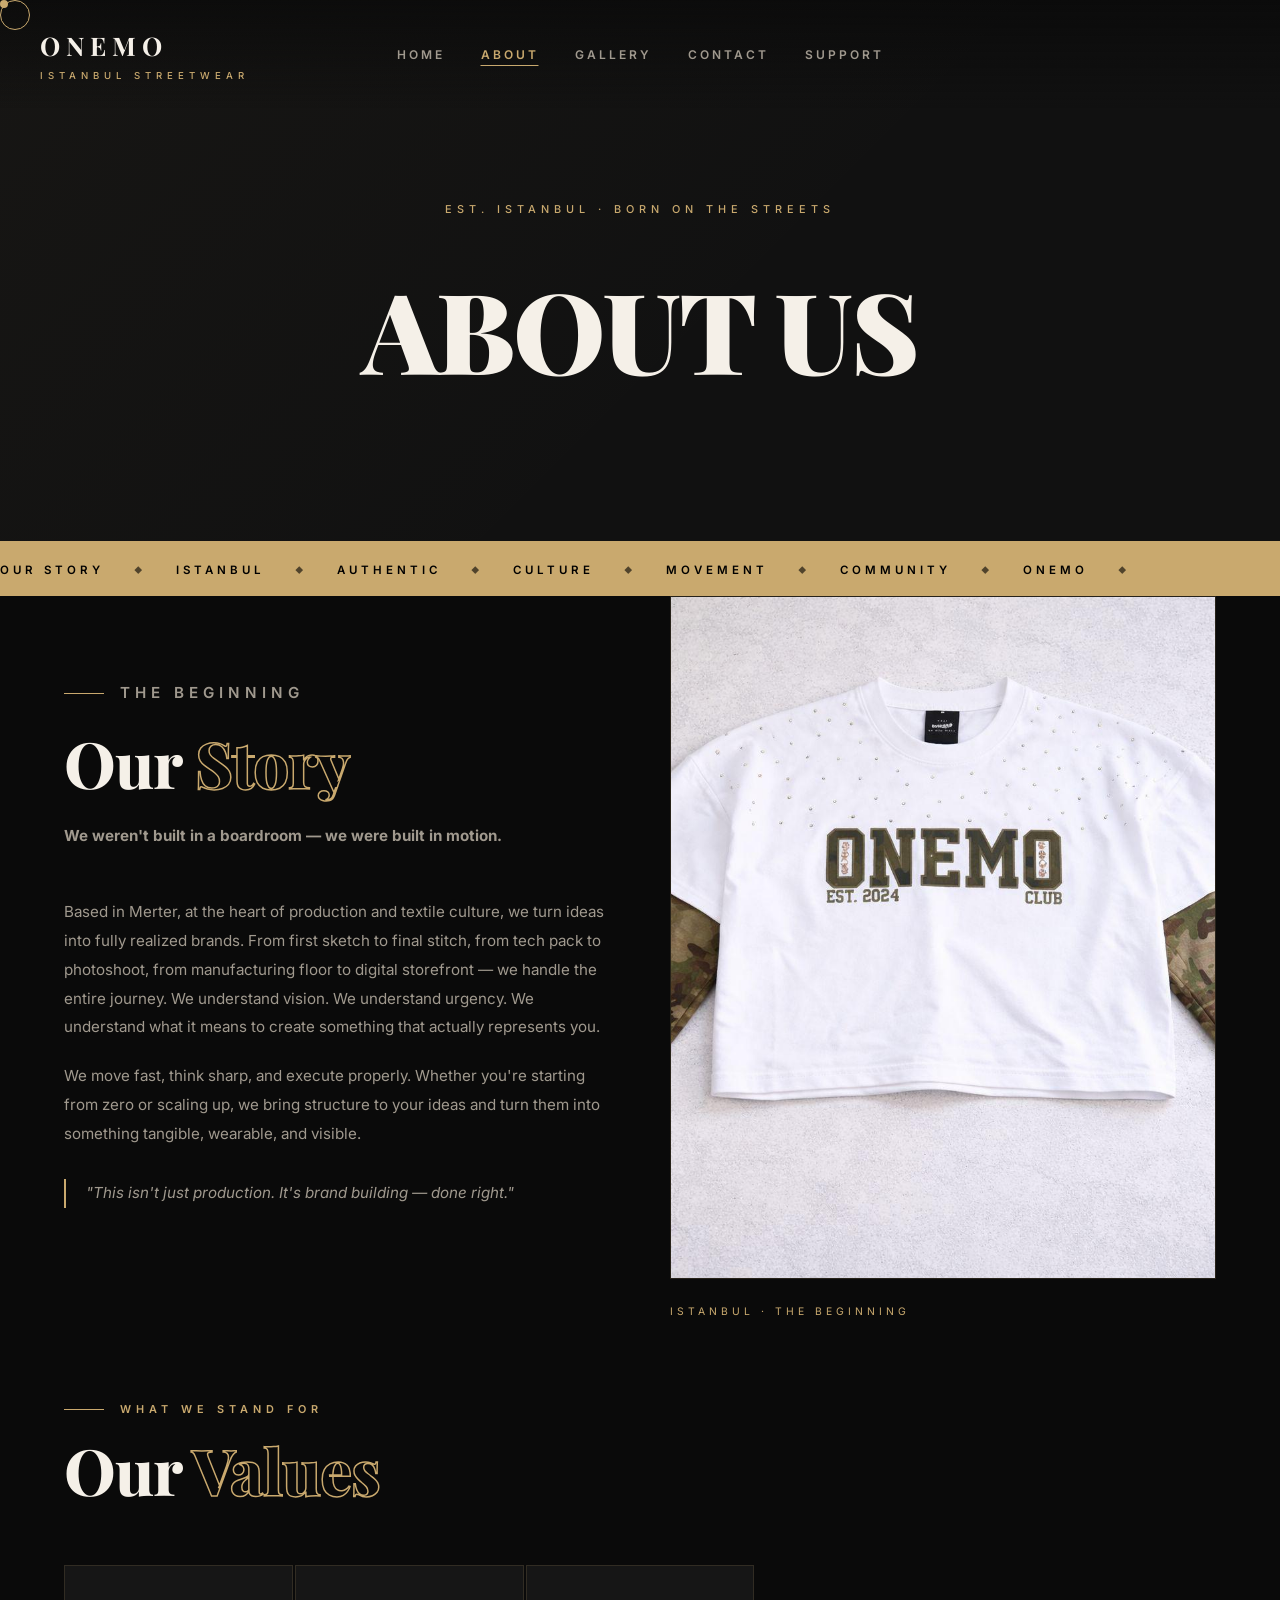
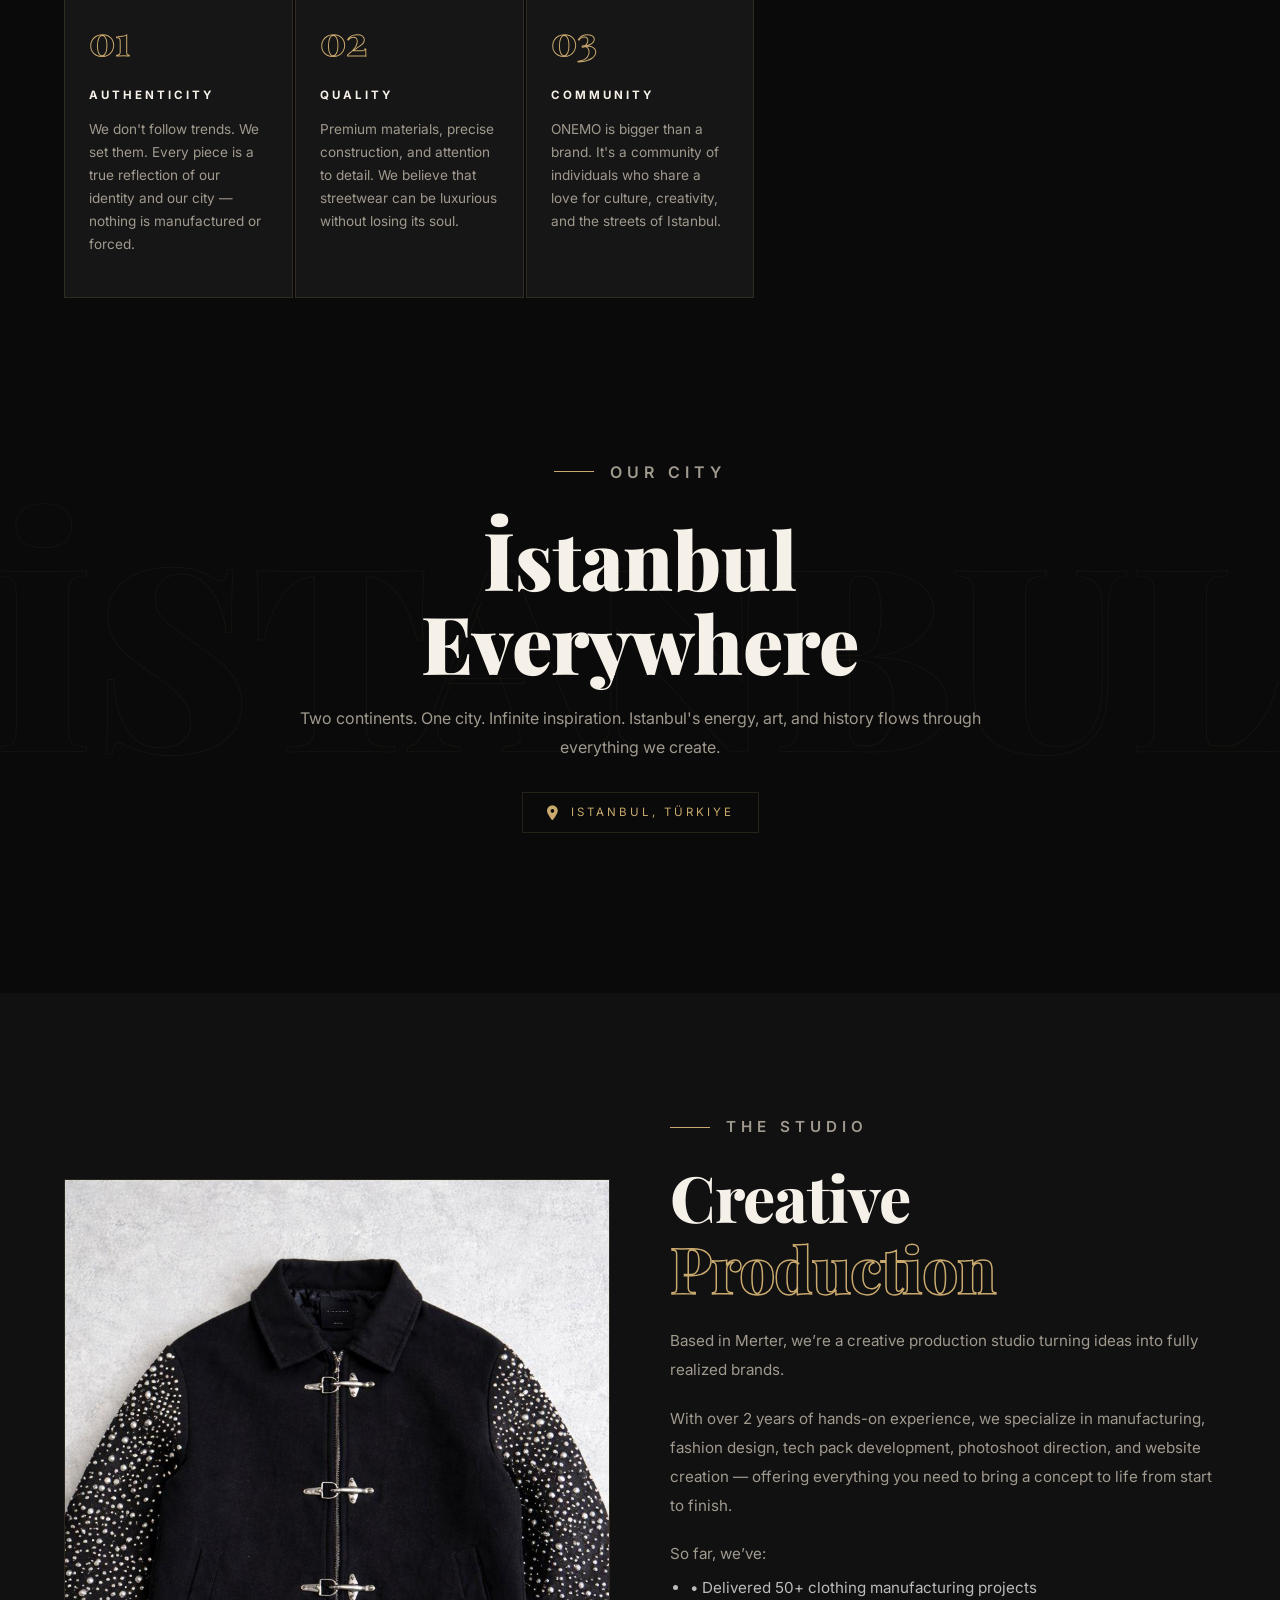
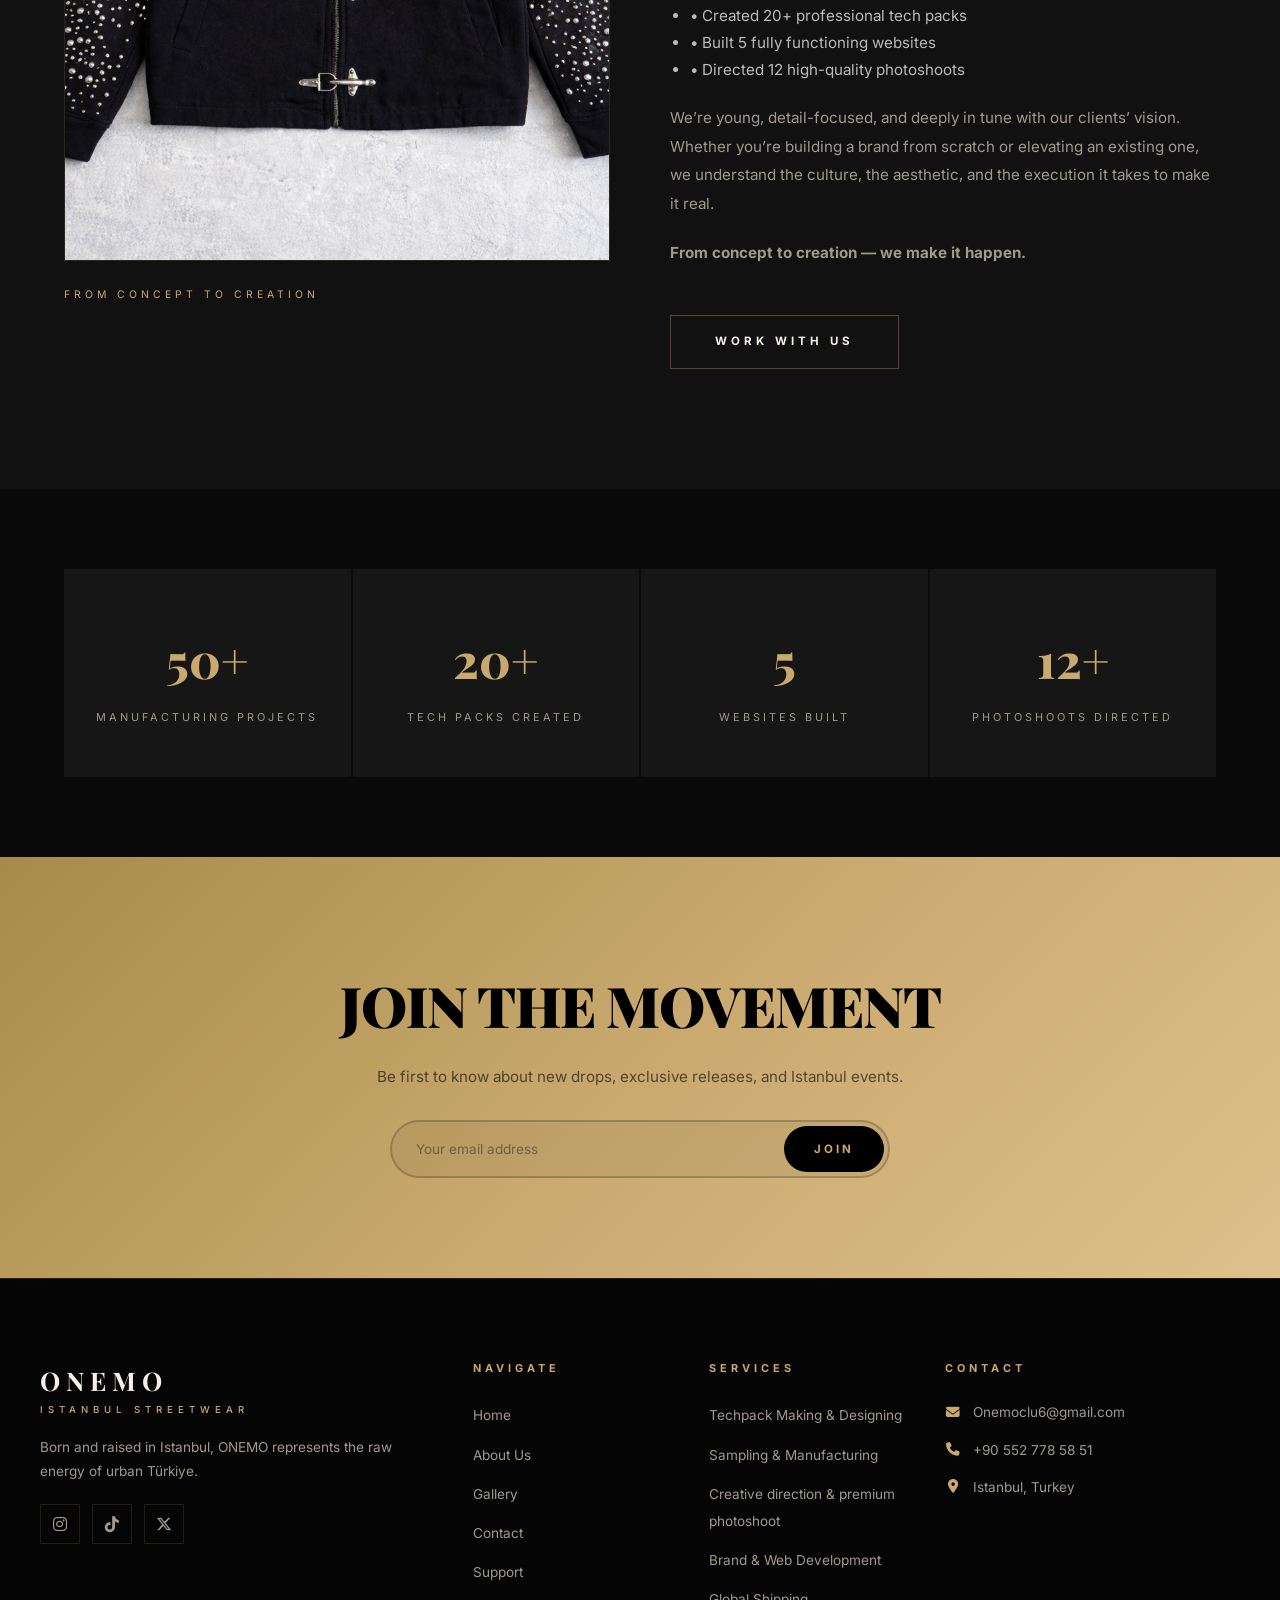
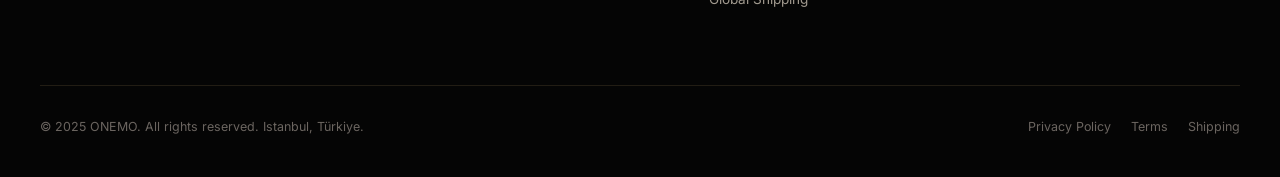
==== commit 2342b668: "update about story" ====
--- a/about.html
+++ b/about.html
@@ -79,17 +79,19 @@
                     <p class="section-eyebrow">The Beginning</p>
                     <h2 class="section-title reveal">Our <span class="outline-text">Story</span></h2>
                     <div class="reveal">
-                        <p>ONEMO was not created in a boardroom. It was born on the streets of Istanbul — in the alleys
-                            of Beşiktaş, beneath the ancient walls of the city, and in the energy of its people.</p>
+                        <p><strong>We weren't built in a boardroom — we were built in motion.</strong></p>
+                        <br>
+                        <p>Based in Merter, at the heart of production and textile culture, we turn ideas into fully
+                            realized brands. From first sketch to final stitch, from tech pack to photoshoot, from
+                            manufacturing floor to digital storefront — we handle the entire journey. We understand
+                            vision. We understand urgency. We understand what it means to create something that actually
+                            represents you.</p>
+                        <p>We move fast, think sharp, and execute properly. Whether you're starting from zero or scaling
+                            up, we bring structure to your ideas and turn them into something tangible, wearable, and
+                            visible.</p>
                         <blockquote>
-                            <p>"Istanbul doesn't just inspire us. Istanbul IS us."</p>
+                            <p>"This isn't just production. It's brand building — done right."</p>
                         </blockquote>
-                        <p>We started with a vision: to create a streetwear brand that truly represents Turkish urban
-                            culture. A brand that carries the weight of history while pushing toward the future. A brand
-                            that is honest, raw, and real.</p>
-                        <p>ONEMO is the expression of a generation that grew up between the East and West — influenced
-                            by global street culture but rooted deeply in the identity of Istanbul. Every stitch, every
-                            graphic, every drop is a love letter to this city.</p>
                     </div>
                 </div>
                 <div class="about-story-img reveal-right">
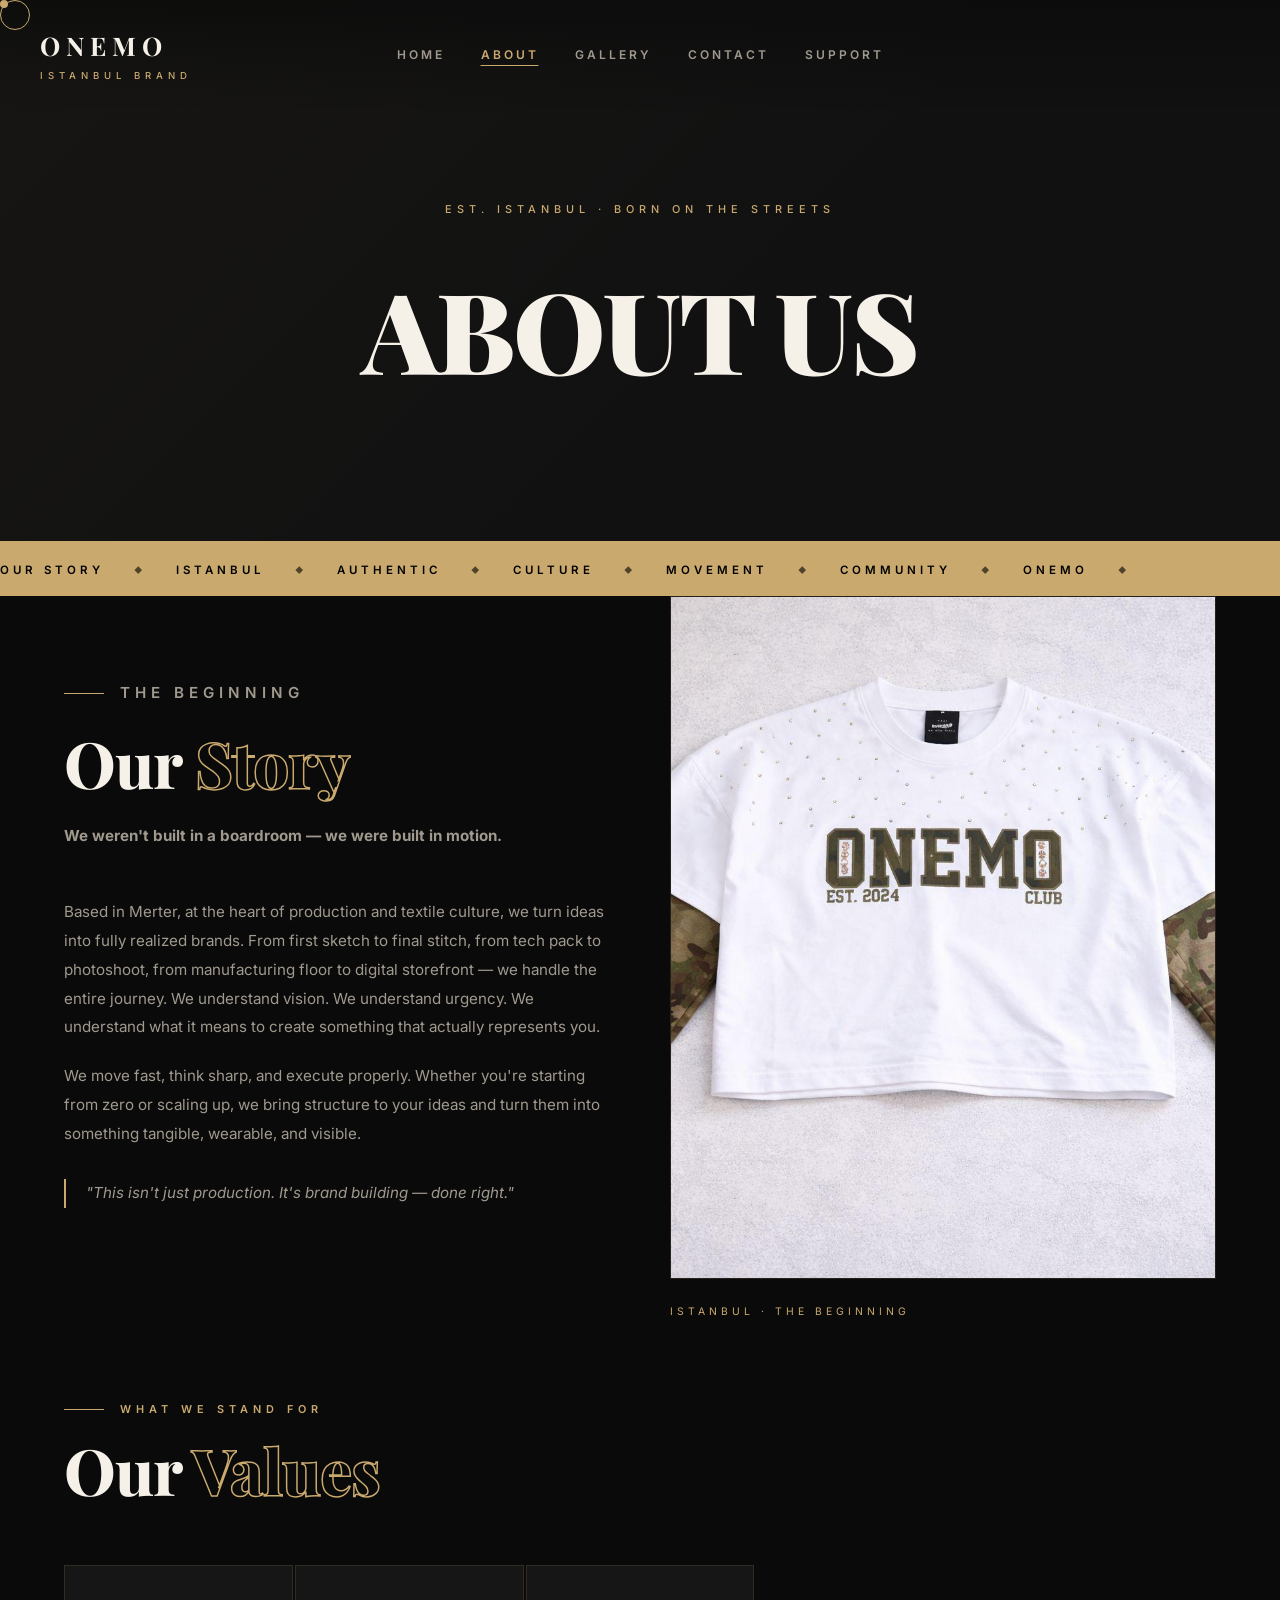
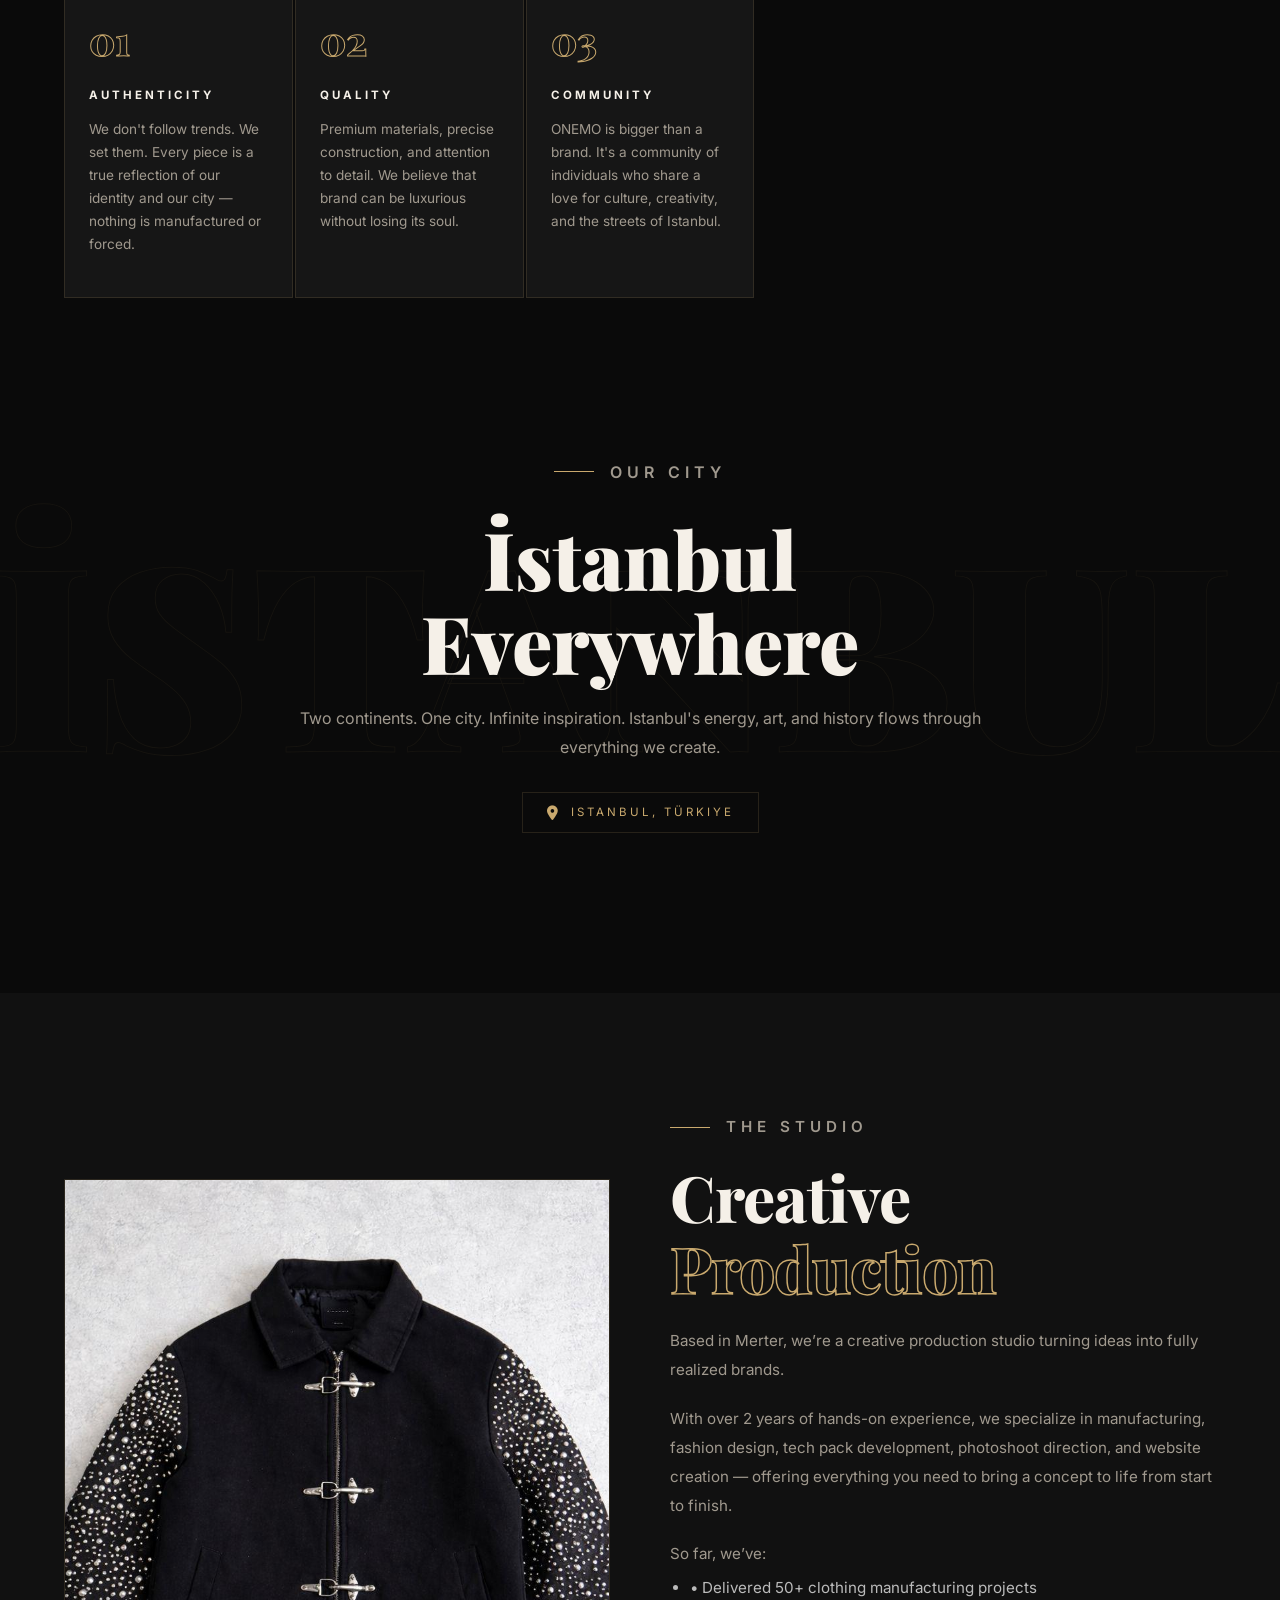
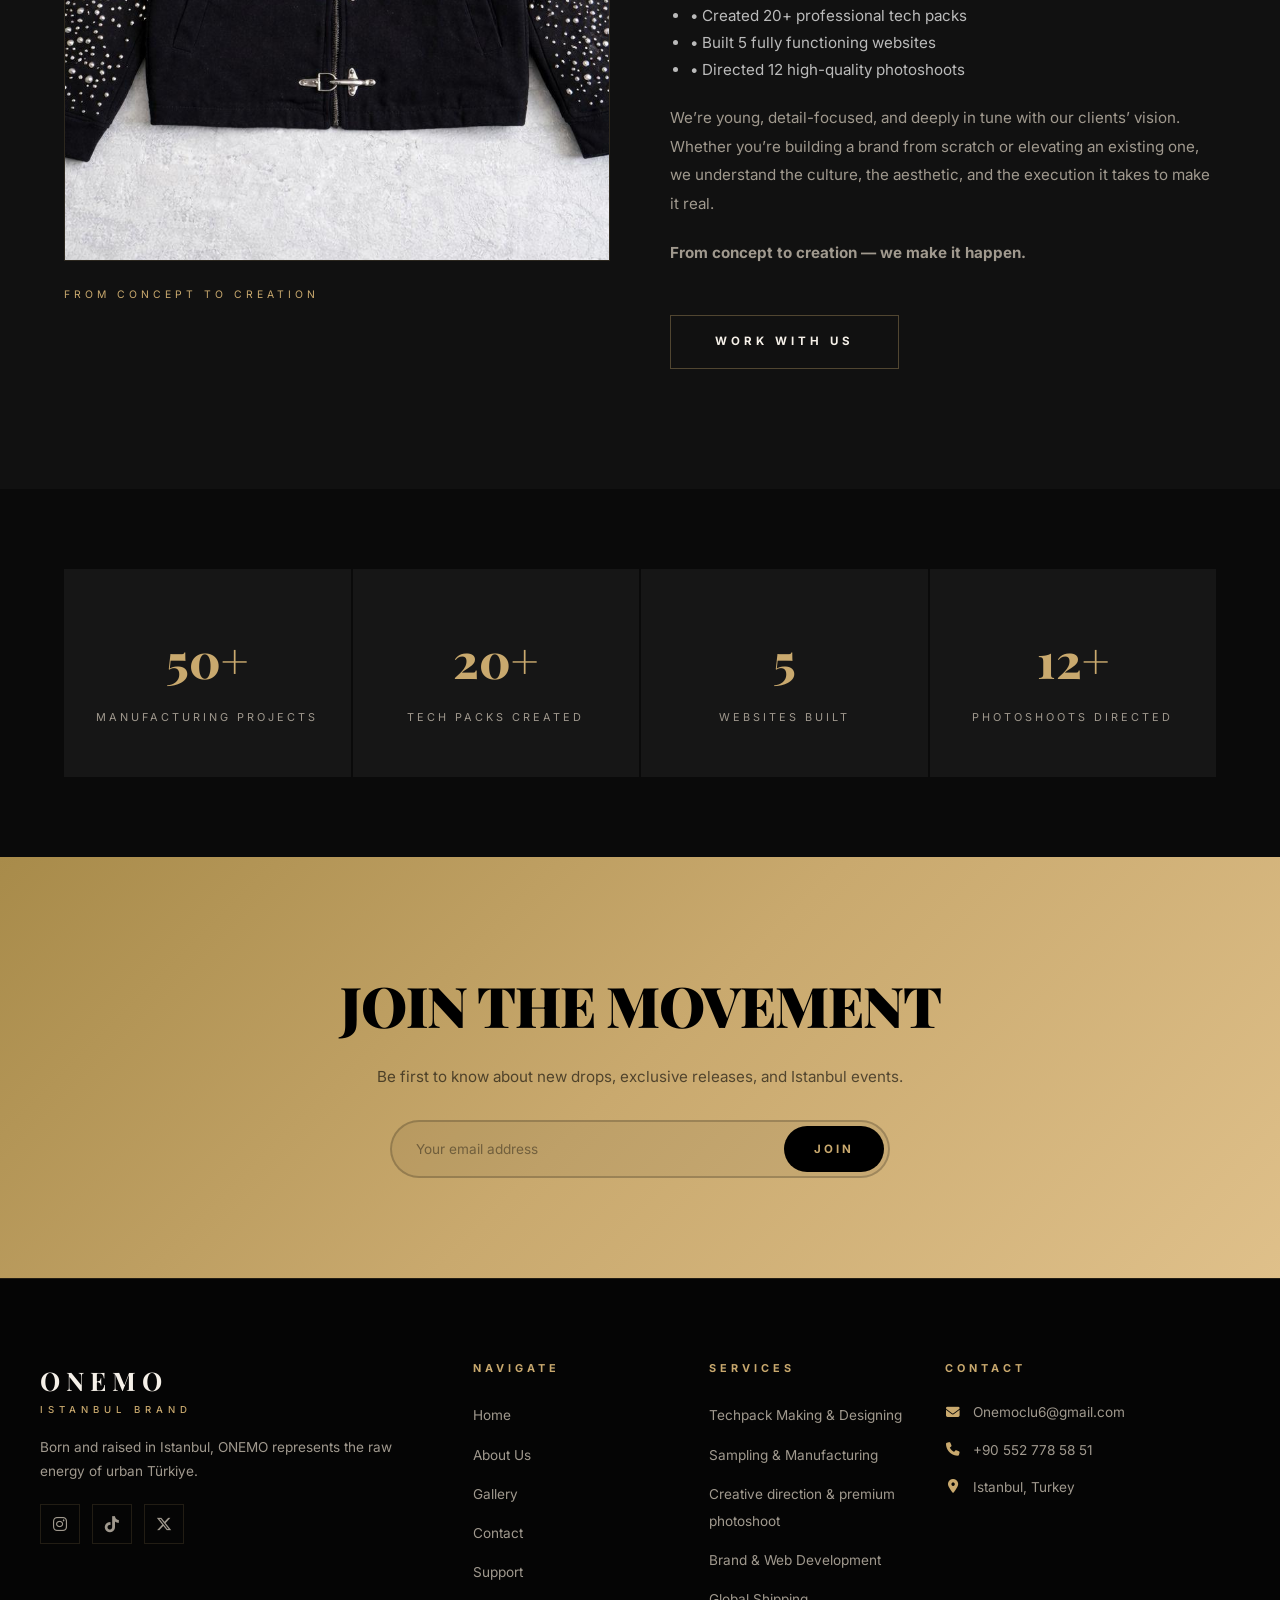
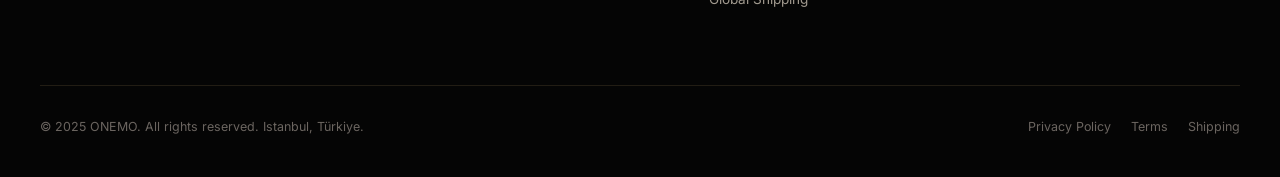
==== commit 0b848313: "Gallery improvements, Gemini integration, and navigation transparency" ====
--- a/about.html
+++ b/about.html
@@ -4,9 +4,9 @@
 <head>
     <meta charset="UTF-8">
     <meta name="viewport" content="width=device-width, initial-scale=1.0">
-    <title>About Us | ONEMO Istanbul Streetwear</title>
+    <title>About Us | ONEMO Istanbul brand</title>
     <meta name="description"
-        content="The story of ONEMO – a streetwear brand born in Istanbul. Learn about our roots, values, and the team behind the movement.">
+        content="The story of ONEMO – a brand brand born in Istanbul. Learn about our roots, values, and the team behind the movement.">
     <link rel="stylesheet" href="css/style.css">
     <link rel="stylesheet" href="https://cdnjs.cloudflare.com/ajax/libs/font-awesome/6.5.0/css/all.min.css">
     <link
@@ -21,11 +21,11 @@
     <div class="cursor-follower"></div>
 
     <!-- Navigation -->
-    <nav class="navbar scrolled">
+    <nav class="navbar">
         <div class="nav-container">
             <a href="index.html" class="nav-logo">
                 <span class="logo-main">ONEMO</span>
-                <span class="logo-sub">Istanbul Streetwear</span>
+                <span class="logo-sub">Istanbul brand</span>
             </a>
             <ul class="nav-links">
                 <li><a href="index.html">Home</a></li>
@@ -116,7 +116,7 @@
                     <div class="value-number">02</div>
                     <div class="value-title">QUALITY</div>
                     <p class="value-text">Premium materials, precise construction, and attention to detail. We believe
-                        that streetwear can be luxurious without losing its soul.</p>
+                        that brand can be luxurious without losing its soul.</p>
                 </div>
                 <div class="value-card reveal">
                     <div class="value-number">03</div>
@@ -221,7 +221,7 @@
             <div class="footer-top">
                 <div class="footer-brand">
                     <div class="logo-main">ONEMO</div>
-                    <div class="logo-sub">Istanbul Streetwear</div>
+                    <div class="logo-sub">Istanbul brand</div>
                     <p>Born and raised in Istanbul, ONEMO represents the raw energy of urban Türkiye.</p>
                     <div class="footer-socials">
                         <a href="https://instagram.com" class="social-link" target="_blank"><i
--- a/css/style.css
+++ b/css/style.css
@@ -1,7 +1,7 @@
 /* ═══════════════════════════════════════════════════════════
-   ONEMO — ISTANBUL STREETWEAR
+   ONEMO — ISTANBUL brand
    Design System: Dark luxury with gold accents
-   Streetwear brochure aesthetic
+   brand brochure aesthetic
    ═══════════════════════════════════════════════════════════ */
 
 @import url('https://fonts.googleapis.com/css2?family=Playfair+Display:ital,wght@0,400;0,700;0,800;0,900;1,400&family=Inter:wght@300;400;500;600;700&display=swap');
@@ -129,7 +129,7 @@
     z-index: 1000;
     padding: 24px 40px;
     transition: all var(--transition);
-    background: linear-gradient(to bottom, rgba(10, 10, 10, 0.8) 0%, rgba(10, 10, 10, 0.4) 50%, transparent 100%);
+    background: linear-gradient(to bottom, rgba(10, 10, 10, 0.7) 0%, rgba(10, 10, 10, 0.3) 50%, transparent 100%);
 }
 
 .navbar.scrolled {
@@ -304,7 +304,7 @@
 }
 
 /* ═══════════════════════════════════════════════════════════
-   HERO — Full Bleed Streetwear
+   HERO — Full Bleed brand
    ═══════════════════════════════════════════════════════════ */
 .hero {
     position: relative;
@@ -1341,9 +1341,11 @@
 
     .navbar {
         padding: 16px 20px;
+        background: linear-gradient(to bottom, rgba(10, 10, 10, 0.7) 0%, rgba(10, 10, 10, 0.3) 50%, transparent 100%);
     }
 
     .navbar.scrolled {
+        background: rgba(10, 10, 10, 0.95);
         padding: 12px 20px;
     }
 
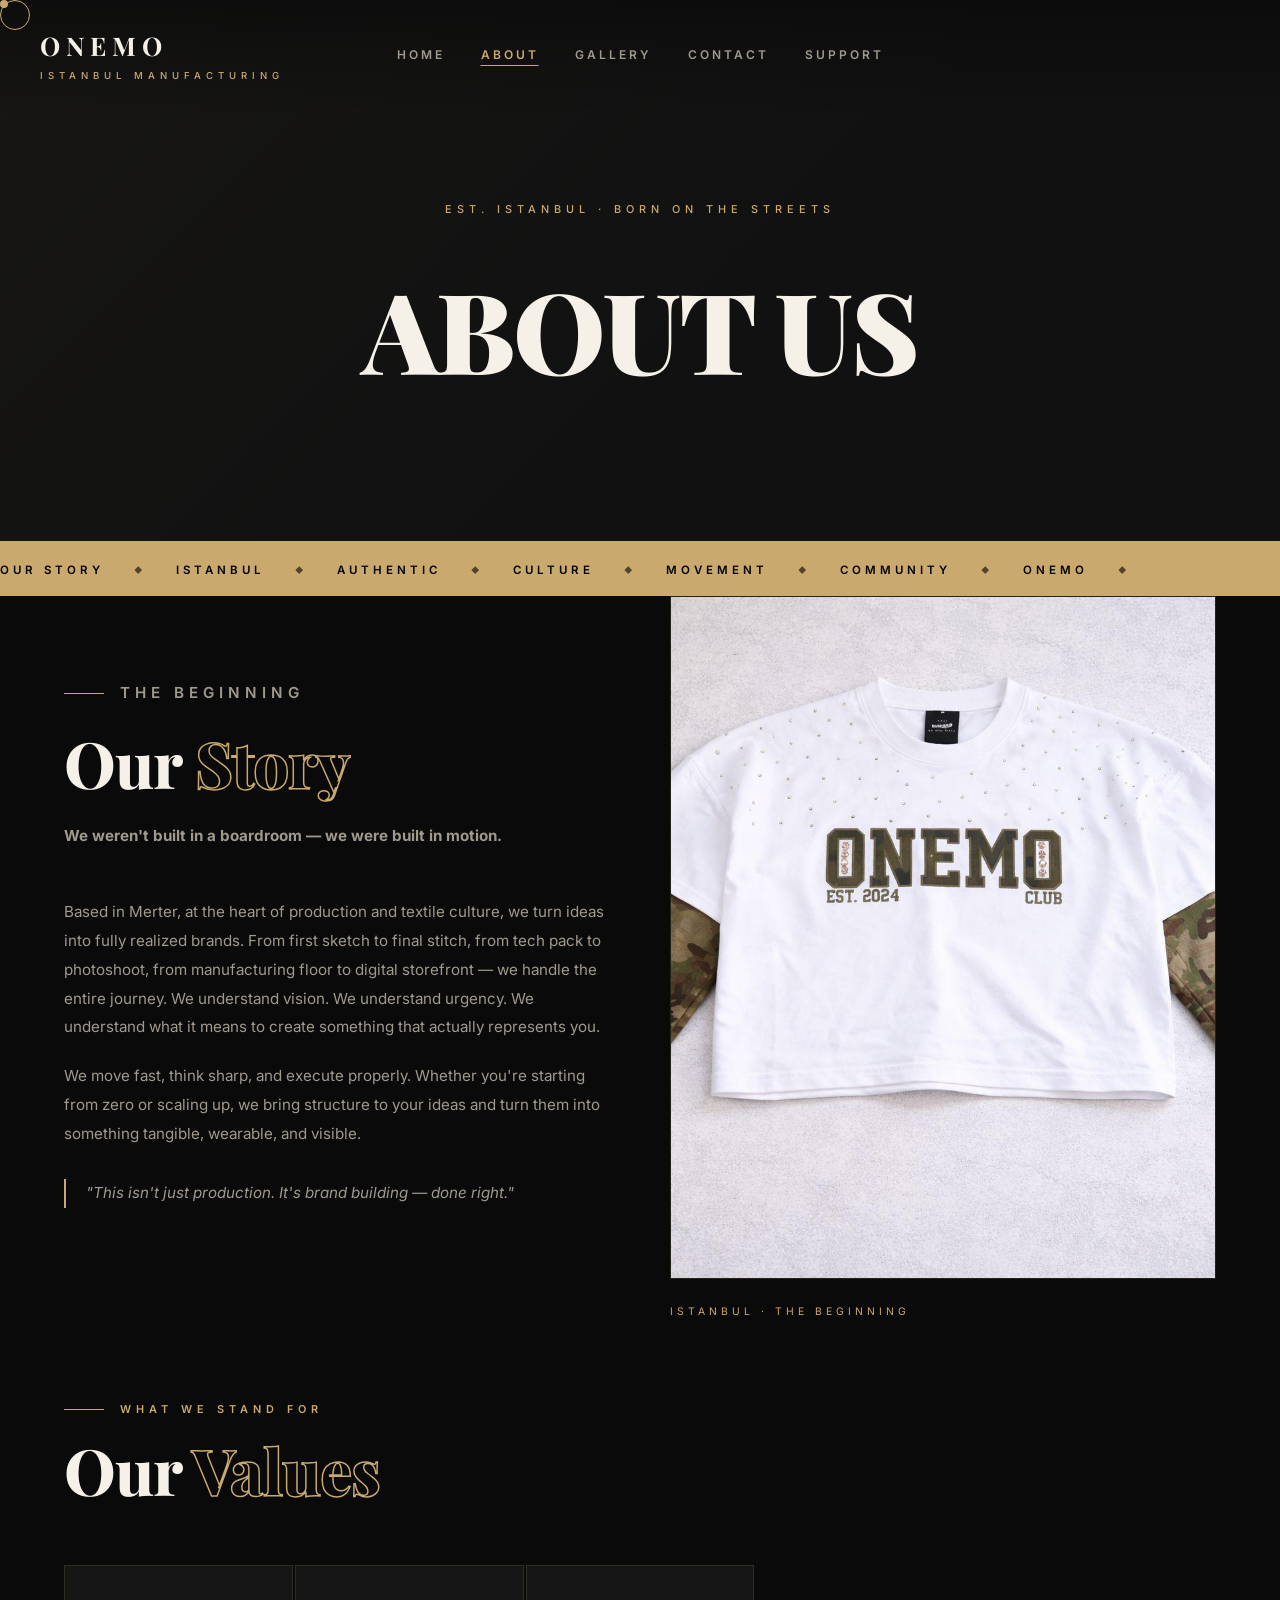
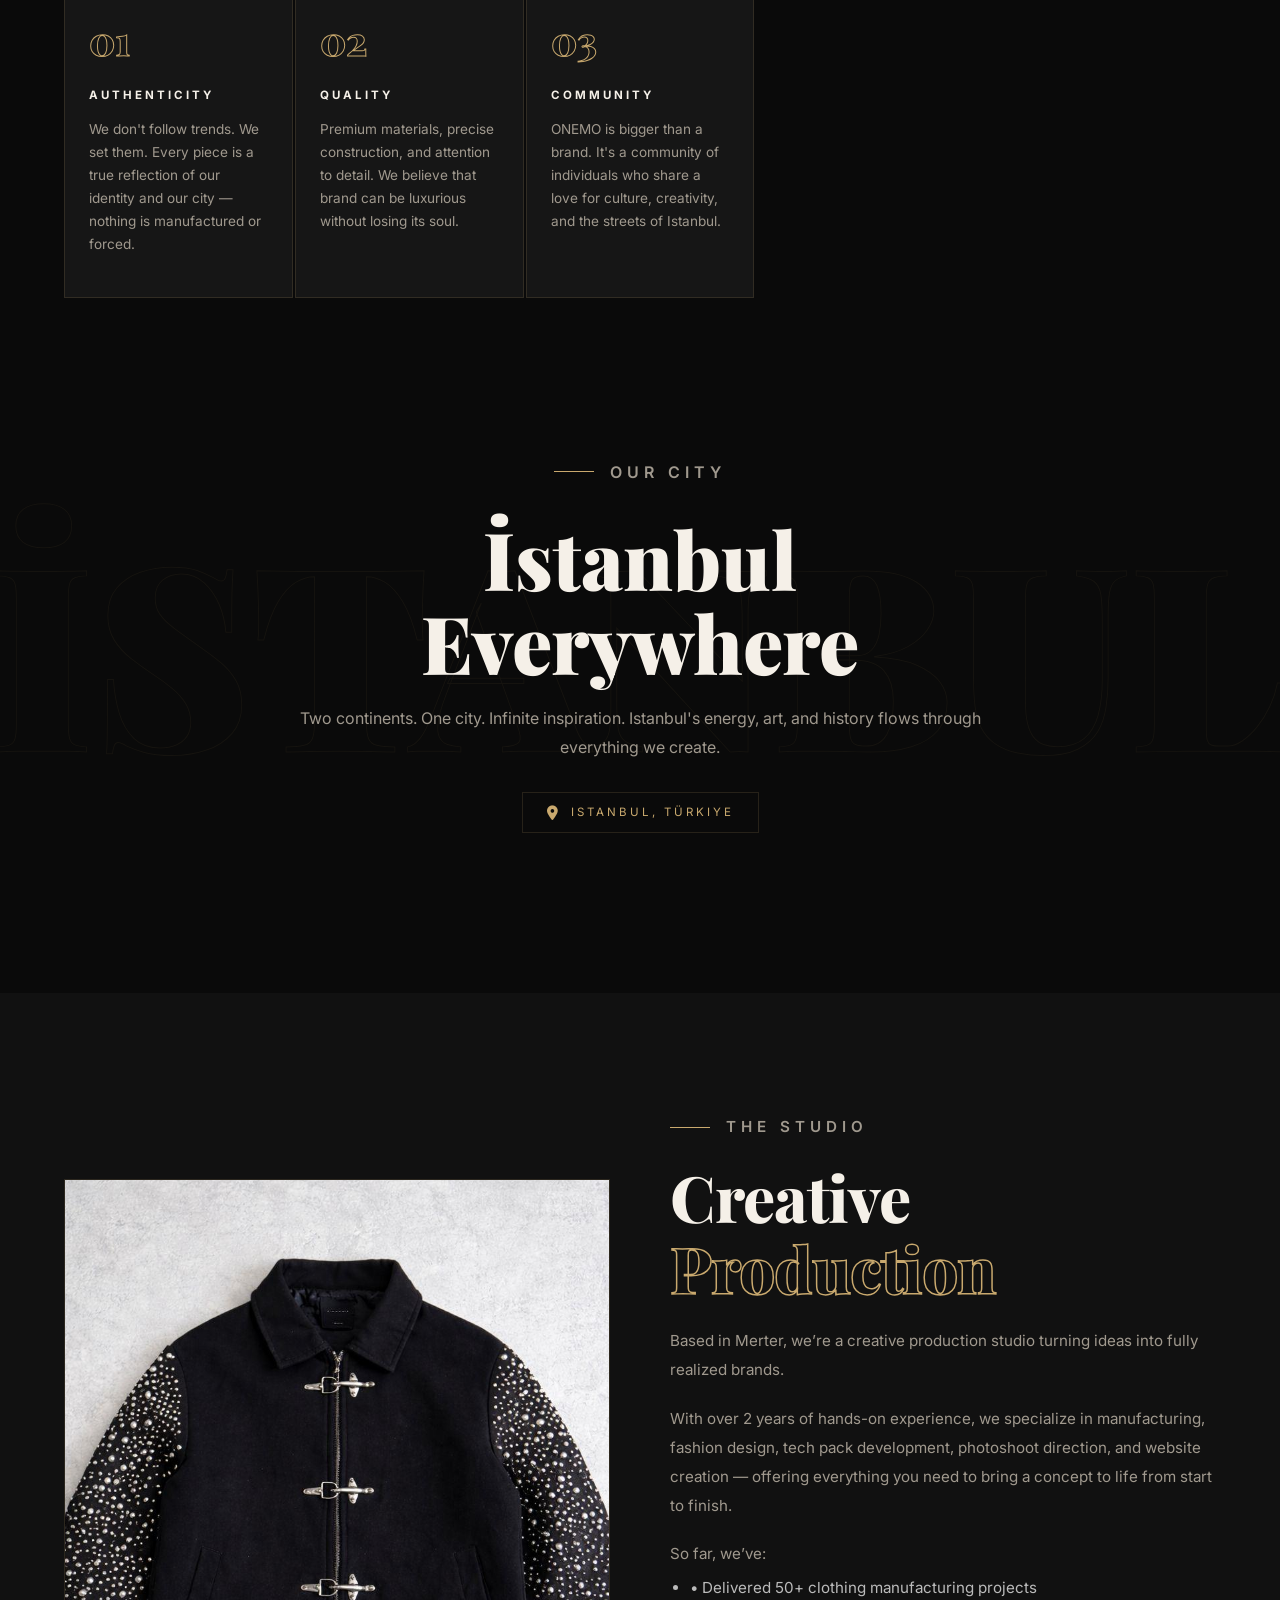
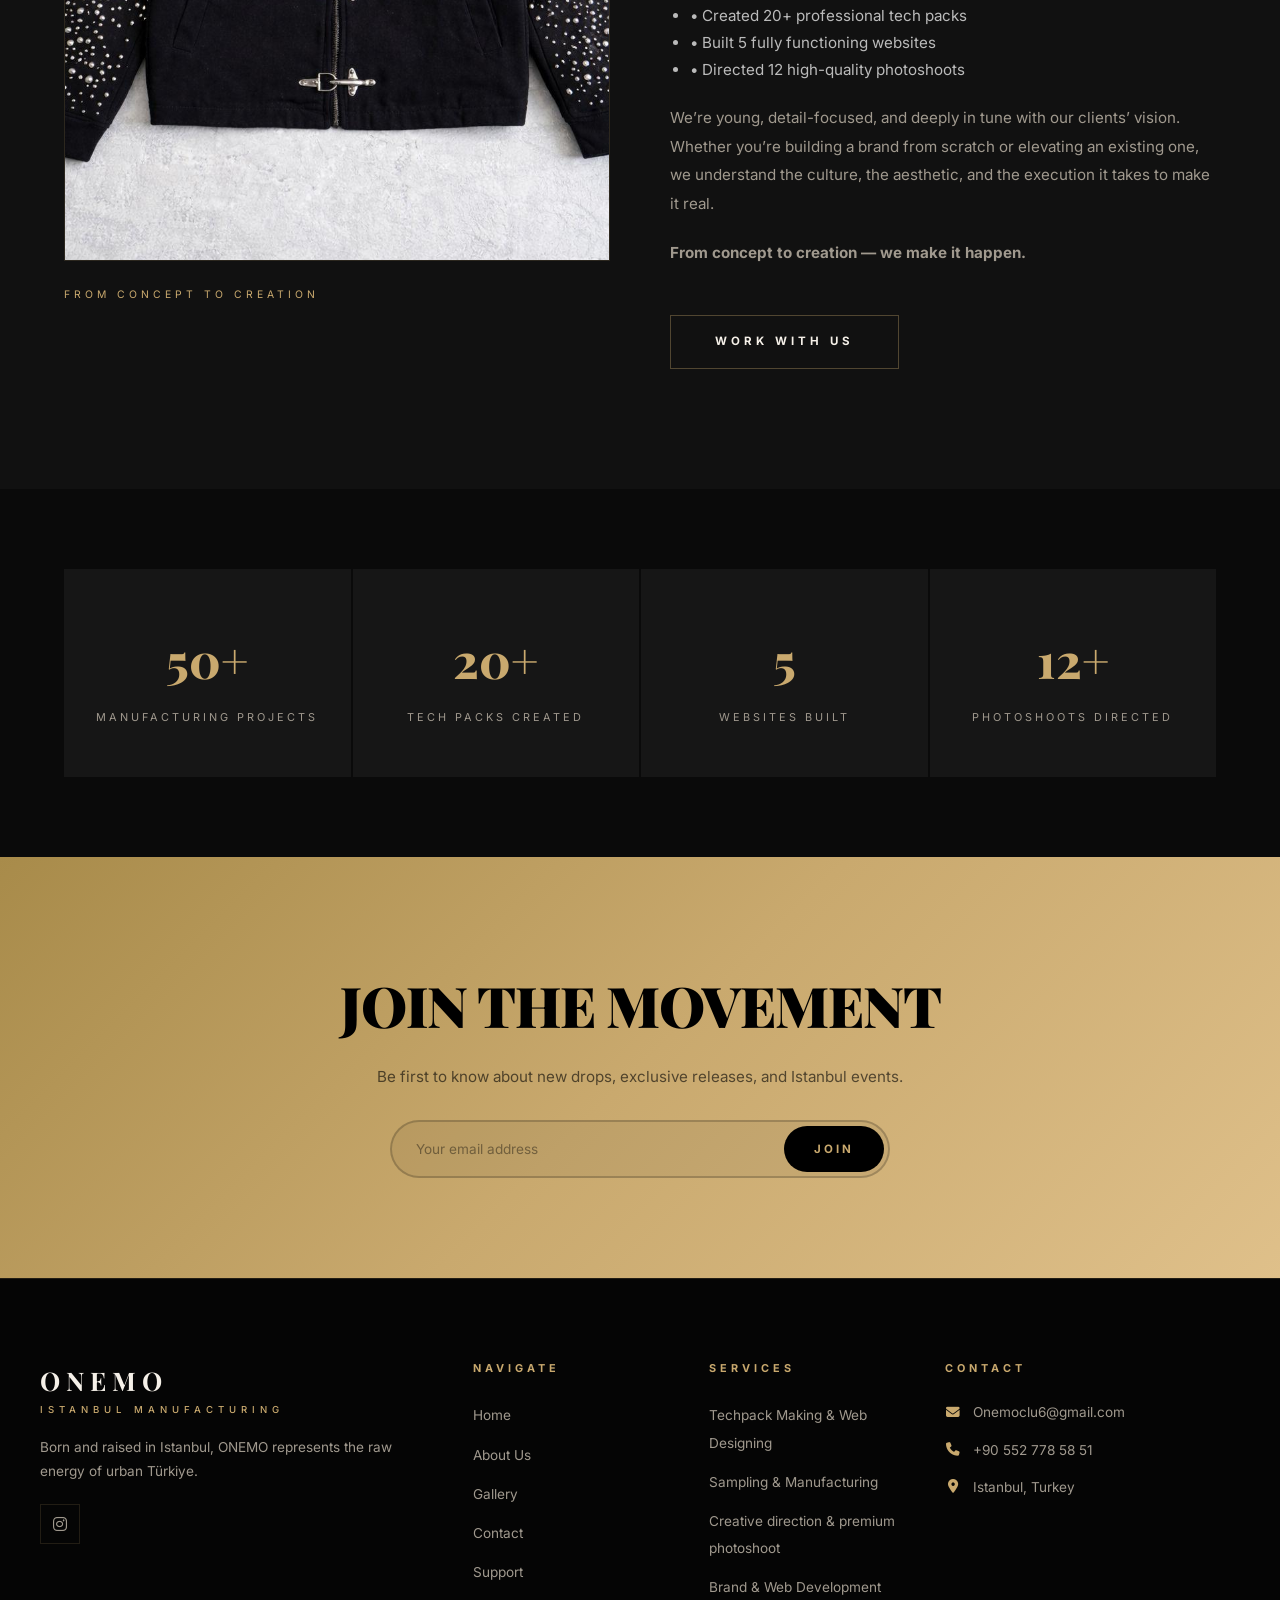
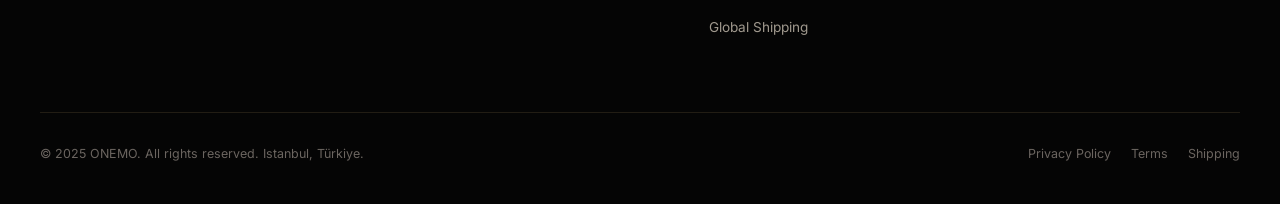
==== commit 0d3d87e0: "Istanbul Manufacturing rebranding, clean URLs, and Instagram integration" ====
--- a/about.html
+++ b/about.html
@@ -4,7 +4,7 @@
 <head>
     <meta charset="UTF-8">
     <meta name="viewport" content="width=device-width, initial-scale=1.0">
-    <title>About Us | ONEMO Istanbul brand</title>
+    <title>About Us | ONEMO Istanbul Manufacturing</title>
     <meta name="description"
         content="The story of ONEMO – a brand brand born in Istanbul. Learn about our roots, values, and the team behind the movement.">
     <link rel="stylesheet" href="css/style.css">
@@ -23,16 +23,16 @@
     <!-- Navigation -->
     <nav class="navbar">
         <div class="nav-container">
-            <a href="index.html" class="nav-logo">
+            <a href="/" class="nav-logo">
                 <span class="logo-main">ONEMO</span>
-                <span class="logo-sub">Istanbul brand</span>
+                <span class="logo-sub">Istanbul Manufacturing</span>
             </a>
             <ul class="nav-links">
-                <li><a href="index.html">Home</a></li>
-                <li><a href="about.html" class="active">About</a></li>
-                <li><a href="gallery.html">Gallery</a></li>
-                <li><a href="contact.html">Contact</a></li>
-                <li><a href="support.html">Support</a></li>
+                <li><a href="/">Home</a></li>
+                <li><a href="about" class="active">About</a></li>
+                <li><a href="gallery">Gallery</a></li>
+                <li><a href="contact">Contact</a></li>
+                <li><a href="support">Support</a></li>
             </ul>
             <button class="hamburger" id="hamburger" aria-label="Menu">
                 <span></span><span></span><span></span>
@@ -42,11 +42,11 @@
 
     <!-- Mobile Menu -->
     <div class="mobile-menu" id="mobileMenu">
-        <a href="index.html">Home</a>
-        <a href="about.html">About</a>
-        <a href="gallery.html">Gallery</a>
-        <a href="contact.html">Contact</a>
-        <a href="support.html">Support</a>
+        <a href="/">Home</a>
+        <a href="about">About</a>
+        <a href="gallery">Gallery</a>
+        <a href="contact">Contact</a>
+        <a href="support">Support</a>
     </div>
 
     <!-- PAGE HERO -->
@@ -221,35 +221,31 @@
             <div class="footer-top">
                 <div class="footer-brand">
                     <div class="logo-main">ONEMO</div>
-                    <div class="logo-sub">Istanbul brand</div>
+                    <div class="logo-sub">Istanbul Manufacturing</div>
                     <p>Born and raised in Istanbul, ONEMO represents the raw energy of urban Türkiye.</p>
                     <div class="footer-socials">
-                        <a href="https://instagram.com" class="social-link" target="_blank"><i
-                                class="fab fa-instagram"></i></a>
-                        <a href="https://tiktok.com" class="social-link" target="_blank"><i
-                                class="fab fa-tiktok"></i></a>
-                        <a href="https://twitter.com" class="social-link" target="_blank"><i
-                                class="fab fa-x-twitter"></i></a>
+                        <a href="https://www.instagram.com/onemotextile?igsh=MW5yazVsczliZG1wcQ%3D%3D&utm_source=qr"
+                            class="social-link" target="_blank"><i class="fab fa-instagram"></i></a>
                     </div>
                 </div>
                 <div class="footer-col">
                     <h4>Navigate</h4>
                     <ul>
-                        <li><a href="index.html">Home</a></li>
-                        <li><a href="about.html">About Us</a></li>
-                        <li><a href="gallery.html">Gallery</a></li>
-                        <li><a href="contact.html">Contact</a></li>
-                        <li><a href="support.html">Support</a></li>
+                        <li><a href="/">Home</a></li>
+                        <li><a href="about">About Us</a></li>
+                        <li><a href="gallery">Gallery</a></li>
+                        <li><a href="contact">Contact</a></li>
+                        <li><a href="support">Support</a></li>
                     </ul>
                 </div>
                 <div class="footer-col">
                     <h4>Services</h4>
                     <ul>
-                        <li><a href="contact.html">Techpack Making &amp; Designing</a></li>
-                        <li><a href="contact.html">Sampling &amp; Manufacturing</a></li>
-                        <li><a href="contact.html">Creative direction &amp; premium photoshoot</a></li>
-                        <li><a href="contact.html">Brand &amp; Web Development</a></li>
-                        <li><a href="contact.html">Global Shipping</a></li>
+                        <li><a href="contact">Techpack Making &amp; Web Designing</a></li>
+                        <li><a href="contact">Sampling &amp; Manufacturing</a></li>
+                        <li><a href="contact">Creative direction &amp; premium photoshoot</a></li>
+                        <li><a href="contact">Brand &amp; Web Development</a></li>
+                        <li><a href="contact">Global Shipping</a></li>
                     </ul>
                 </div>
                 <div class="footer-col">
--- a/css/style.css
+++ b/css/style.css
@@ -1,5 +1,5 @@
 /* ═══════════════════════════════════════════════════════════
-   ONEMO — ISTANBUL brand
+   ONEMO — ISTANBUL MANUFACTURING
    Design System: Dark luxury with gold accents
    brand brochure aesthetic
    ═══════════════════════════════════════════════════════════ */
@@ -326,7 +326,7 @@
     width: 100%;
     height: 100%;
     object-fit: cover;
-    object-position: center;
+    object-position: center 20%;
 }
 
 .hero-overlay {
@@ -627,6 +627,7 @@
     width: 100%;
     height: 100%;
     object-fit: cover;
+    object-position: top;
     transition: transform 0.8s cubic-bezier(0.4, 0, 0.2, 1);
 }
 
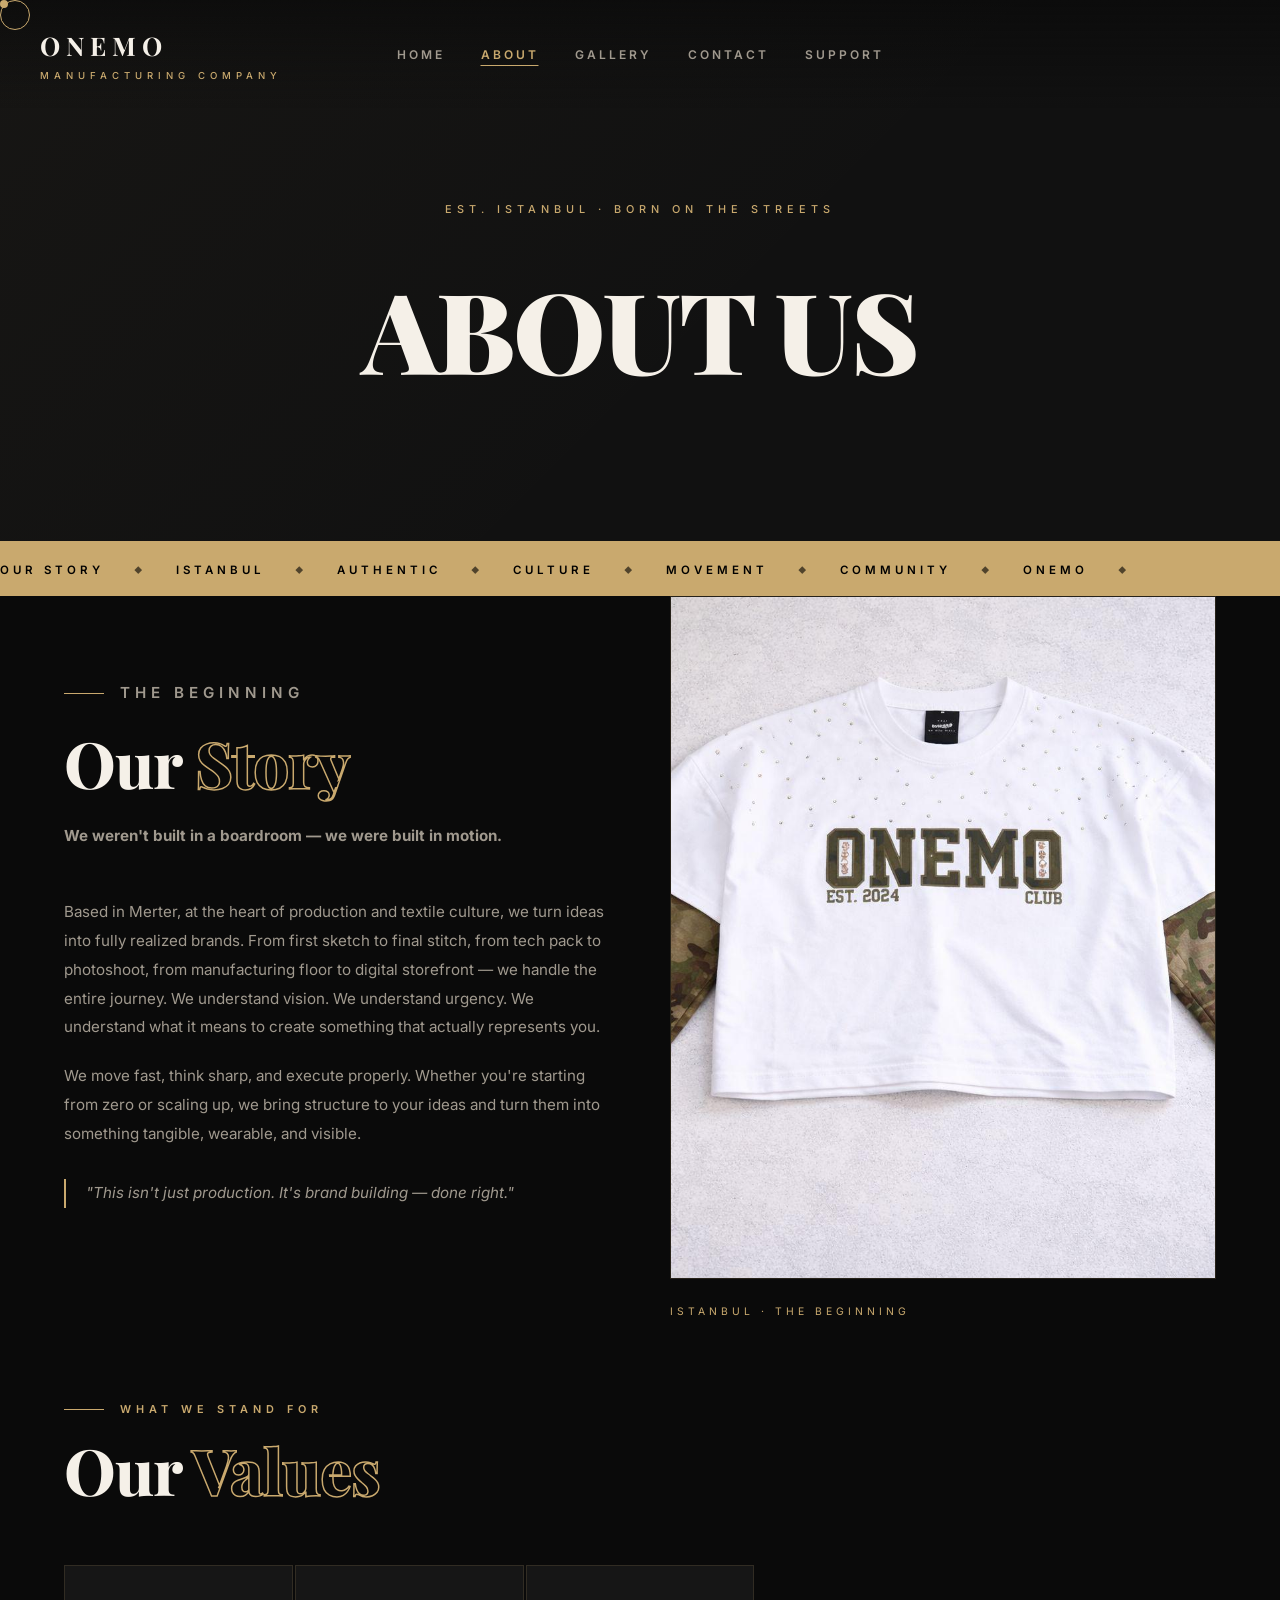
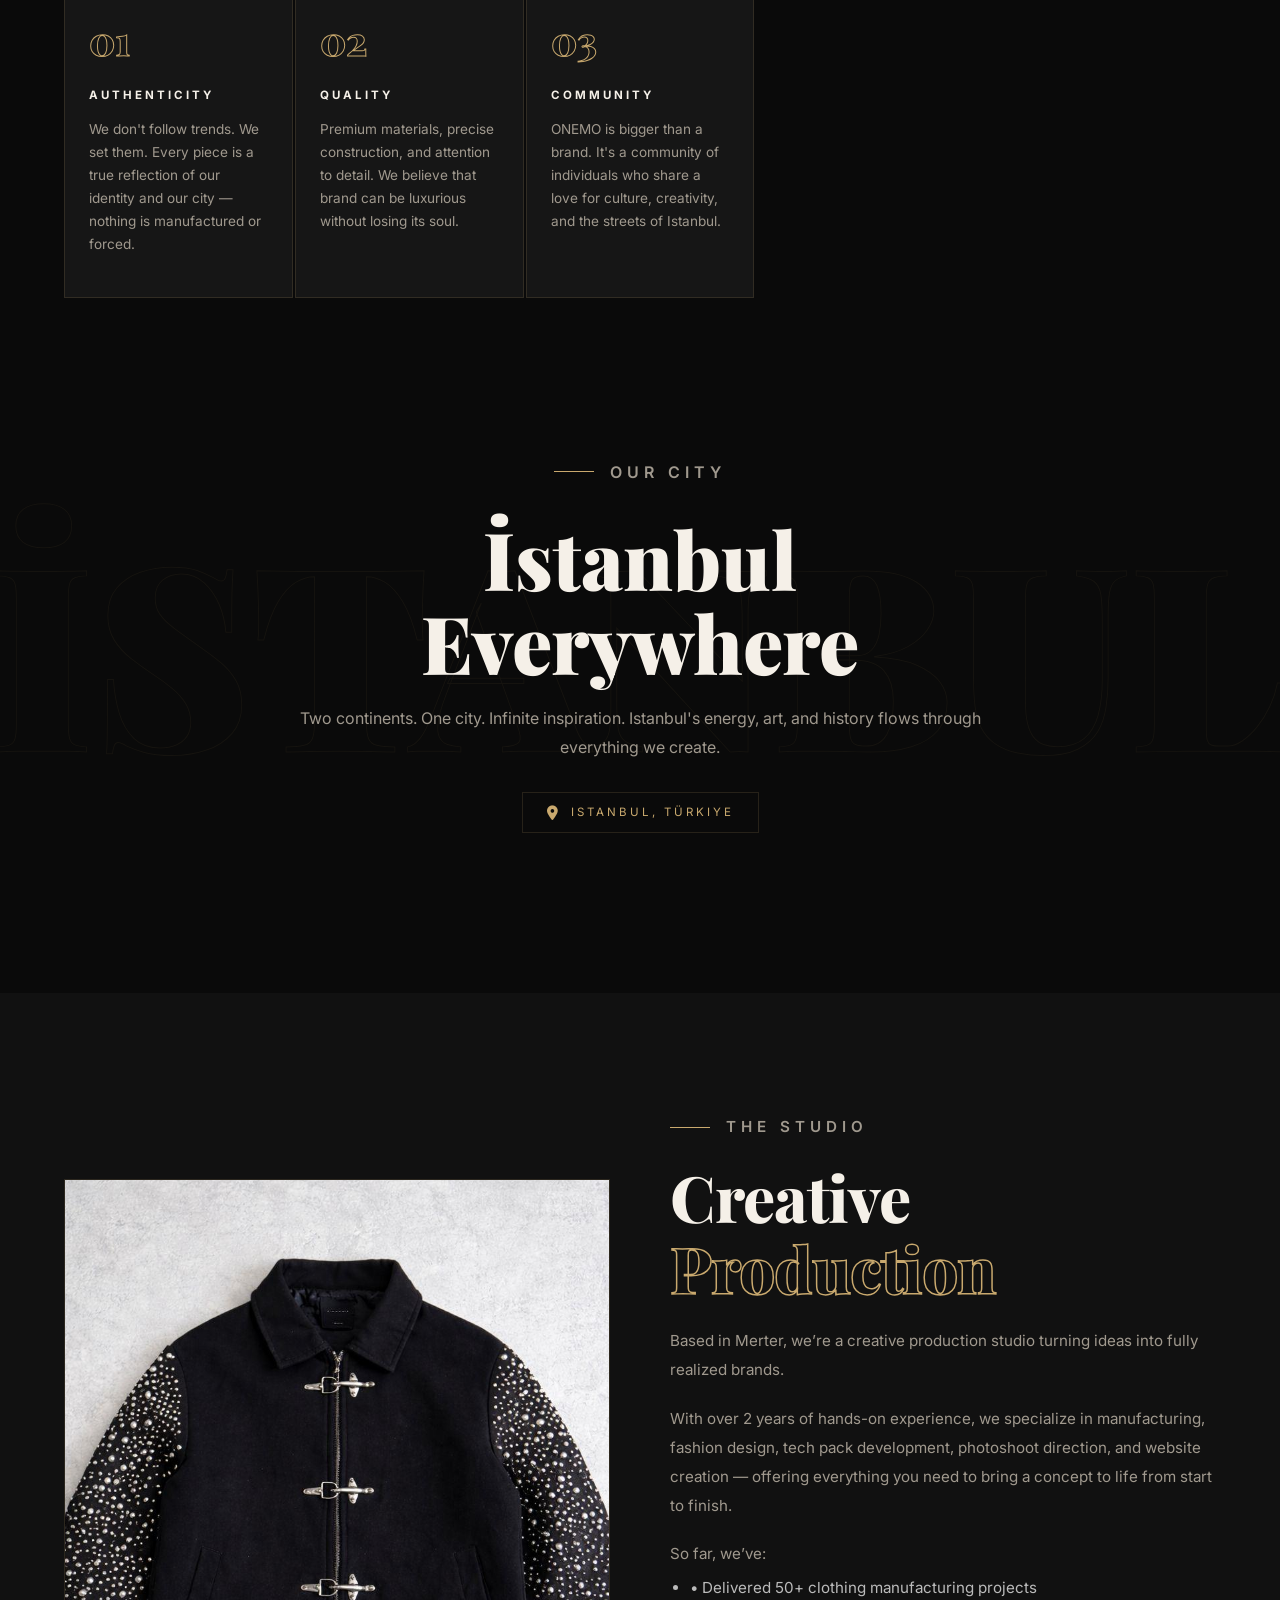
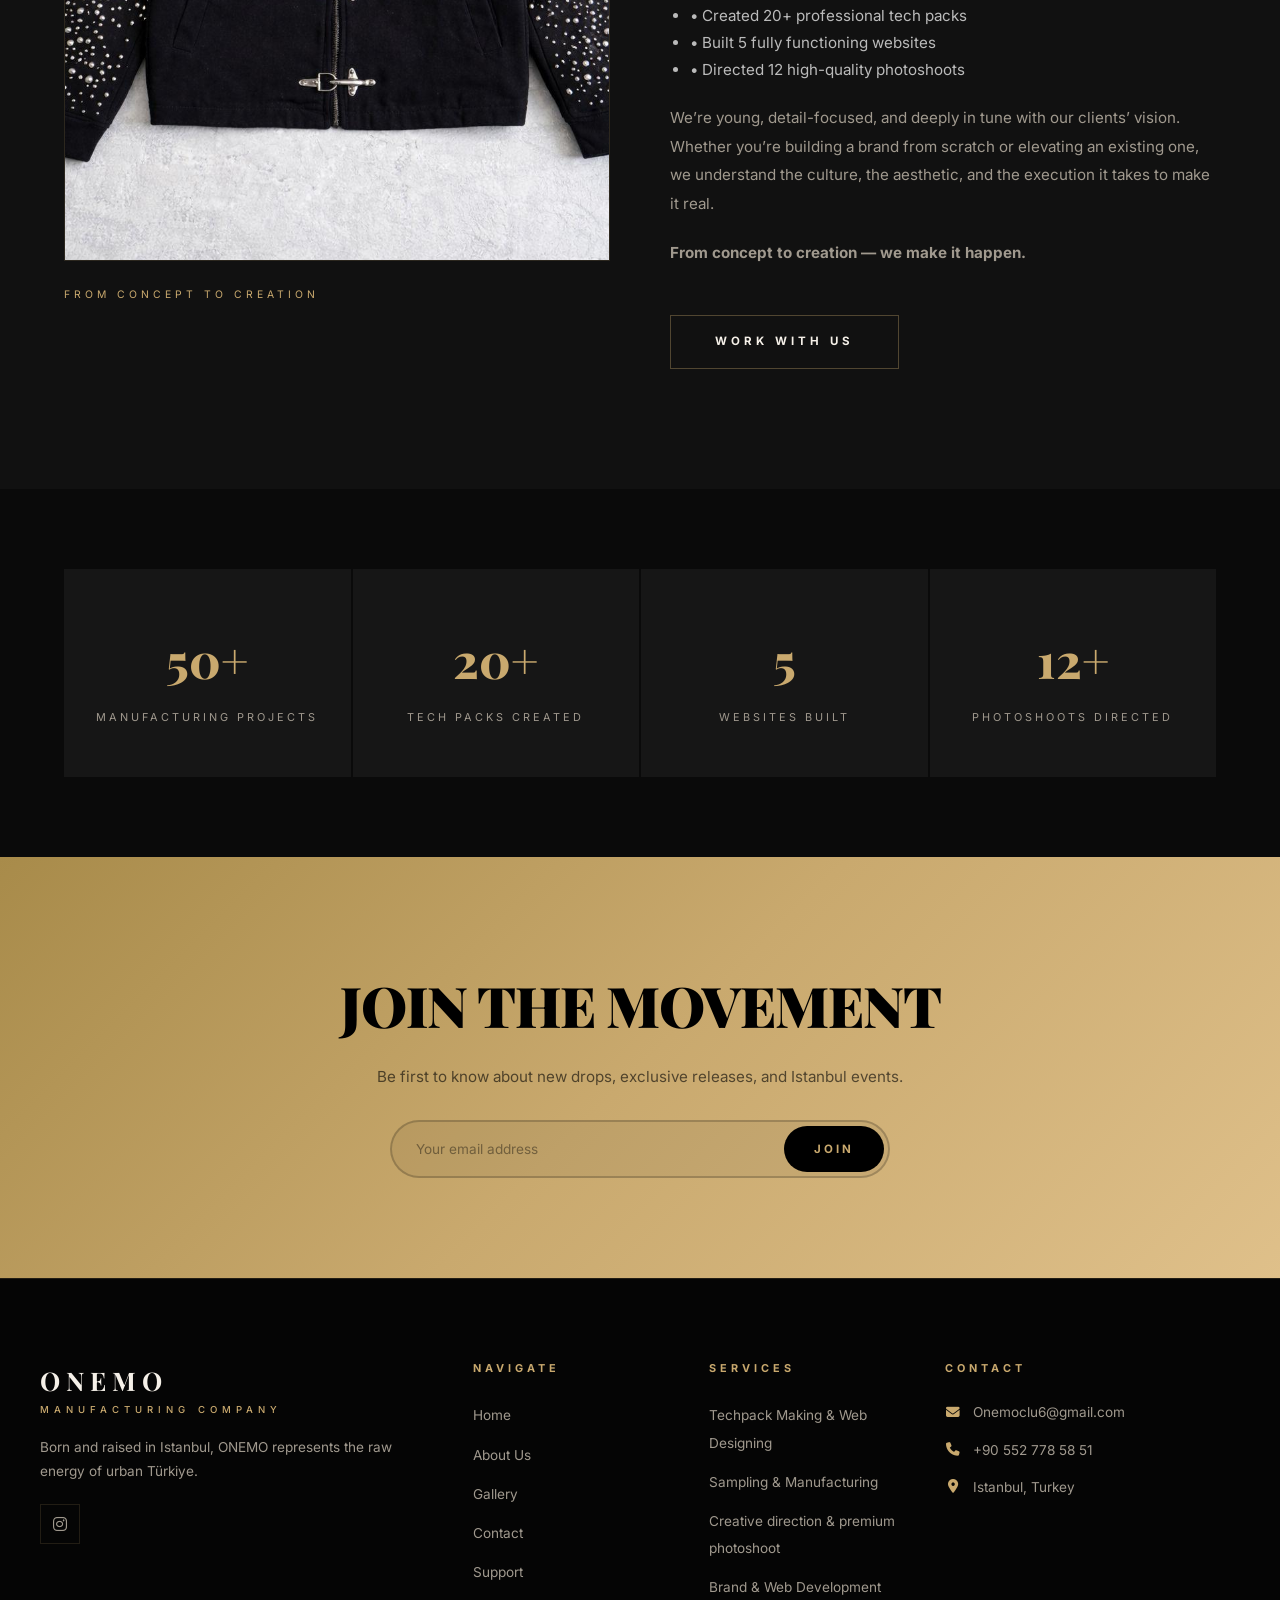
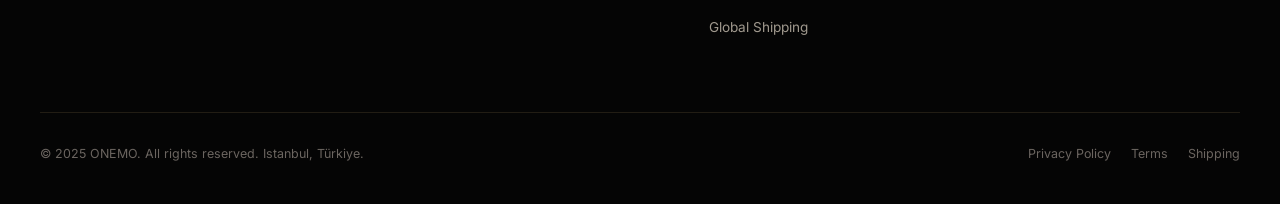
==== commit f8275bc0: "Update branding to Manufacturing Company and remove collection labels from home" ====
--- a/about.html
+++ b/about.html
@@ -4,7 +4,7 @@
 <head>
     <meta charset="UTF-8">
     <meta name="viewport" content="width=device-width, initial-scale=1.0">
-    <title>About Us | ONEMO Istanbul Manufacturing</title>
+    <title>About Us | ONEMO Manufacturing Company</title>
     <meta name="description"
         content="The story of ONEMO – a brand brand born in Istanbul. Learn about our roots, values, and the team behind the movement.">
     <link rel="stylesheet" href="css/style.css">
@@ -25,7 +25,7 @@
         <div class="nav-container">
             <a href="/" class="nav-logo">
                 <span class="logo-main">ONEMO</span>
-                <span class="logo-sub">Istanbul Manufacturing</span>
+                <span class="logo-sub">Manufacturing Company</span>
             </a>
             <ul class="nav-links">
                 <li><a href="/">Home</a></li>
@@ -221,7 +221,7 @@
             <div class="footer-top">
                 <div class="footer-brand">
                     <div class="logo-main">ONEMO</div>
-                    <div class="logo-sub">Istanbul Manufacturing</div>
+                    <div class="logo-sub">Manufacturing Company</div>
                     <p>Born and raised in Istanbul, ONEMO represents the raw energy of urban Türkiye.</p>
                     <div class="footer-socials">
                         <a href="https://www.instagram.com/onemotextile?igsh=MW5yazVsczliZG1wcQ%3D%3D&utm_source=qr"
--- a/css/style.css
+++ b/css/style.css
@@ -1,5 +1,5 @@
 /* ═══════════════════════════════════════════════════════════
-   ONEMO — ISTANBUL MANUFACTURING
+   ONEMO — Manufacturing Company
    Design System: Dark luxury with gold accents
    brand brochure aesthetic
    ═══════════════════════════════════════════════════════════ */
@@ -1408,6 +1408,31 @@
         opacity: 1;
         transform: translateY(0);
     }
+
+    /* Newsletter Mobile Fix */
+    .newsletter-form {
+        flex-direction: column;
+        background: transparent;
+        border: none;
+        overflow: visible;
+        border-radius: 0;
+    }
+
+    .newsletter-form input {
+        background: rgba(0, 0, 0, 0.05);
+        border: 2px solid rgba(0, 0, 0, 0.1);
+        border-radius: 50px;
+        margin-bottom: 15px;
+        width: 100%;
+        text-align: center;
+        padding: 18px 24px;
+    }
+
+    .newsletter-form button {
+        width: 100%;
+        margin: 0;
+        padding: 18px 30px;
+    }
 }
 
 @media (max-width: 480px) {
